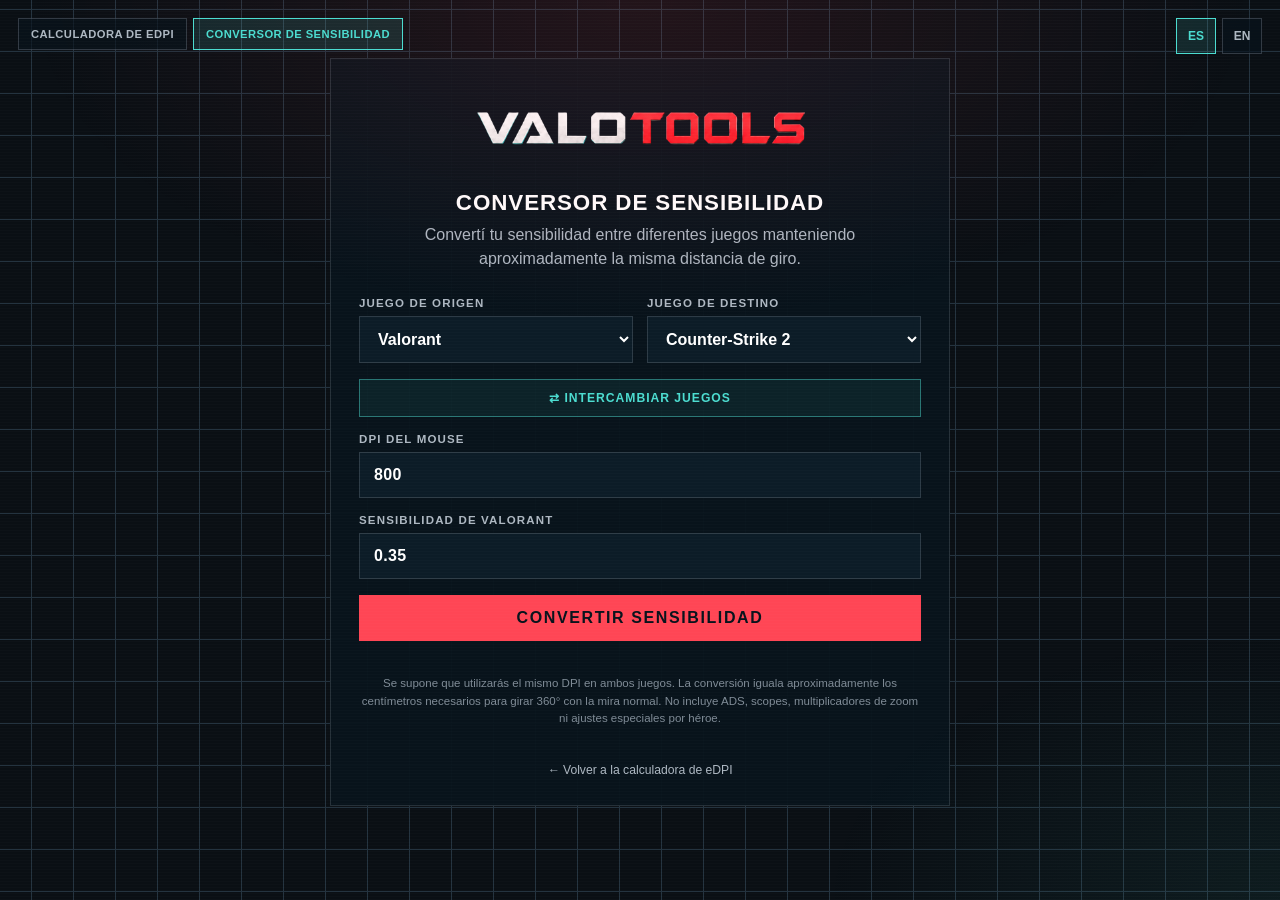
==== converter.html @ d0cae88d "Translate converter result labels" ====
<!DOCTYPE html>
<html lang="es">
<head>
  <meta charset="UTF-8" />

  <meta
    name="viewport"
    content="width=device-width, initial-scale=1.0"
  />

  <meta
    name="description"
    content="Conversor de sensibilidad entre Valorant, Counter-Strike 2, Apex Legends, Overwatch 2 y Call of Duty Warzone."
  />

  <title>Conversor de sensibilidad | ValoTools</title>

  <link
    rel="icon"
    type="image/png"
    href="assets/icons/favicon.png"
  />

  <link rel="stylesheet" href="css/style.css" />

  <style>
    .sens-converter-page {
      width: min(100% - 32px, 620px);
      margin: 40px auto;
    }

.sens-converter-card {
  padding: 28px;
  border: 1px solid rgba(174, 184, 194, 0.18);
  background: rgba(8, 19, 28, 0.95);
}

    .sens-converter-logo {
      display: block;
      width: min(340px, 75%);
      margin: 0 auto 22px;
    }

    .sens-converter-title {
      margin: 0;
      color: #ffffff;
      text-align: center;
      font-size: 1.4rem;
      letter-spacing: 0.04em;
      text-transform: uppercase;
    }

    .sens-converter-description {
      margin: 10px auto 26px;
      color: #aeb8c2;
      text-align: center;
      line-height: 1.5;
    }

    .sens-converter-form {
      display: grid;
      gap: 16px;
    }

    .sens-field {
      display: grid;
      gap: 7px;
    }

    .sens-field label {
      color: #aeb8c2;
      font-size: 0.72rem;
      font-weight: 700;
      letter-spacing: 0.1em;
      text-transform: uppercase;
    }

    .sens-field input,
    .sens-field select {
      width: 100%;
      box-sizing: border-box;
      padding: 13px 14px;
      border: 1px solid rgba(174, 184, 194, 0.2);
      border-radius: 0;
      background: rgba(13, 29, 41, 0.9);
      color: #ffffff;
      font: inherit;
      font-weight: 700;
      outline: none;
    }

    .sens-field input:focus,
    .sens-field select:focus {
      border-color: #4cdcd0;
      box-shadow: 0 0 0 1px #4cdcd0;
    }

    .sens-converter-grid {
      display: grid;
      grid-template-columns: 1fr 1fr;
      gap: 14px;
    }

    .swap-games-btn {
      width: 100%;
      padding: 11px 14px;
      border: 1px solid rgba(76, 220, 208, 0.45);
      background: rgba(76, 220, 208, 0.07);
      color: #4cdcd0;
      font: inherit;
      font-size: 0.76rem;
      font-weight: 800;
      letter-spacing: 0.08em;
      text-transform: uppercase;
      cursor: pointer;
    }

    .swap-games-btn:hover {
      border-color: #4cdcd0;
      background: rgba(76, 220, 208, 0.13);
    }

    .convert-sens-btn {
      padding: 14px 16px;
      border: 0;
      background: #ff4655;
      color: #08131c;
      font: inherit;
      font-weight: 900;
      letter-spacing: 0.1em;
      text-transform: uppercase;
      cursor: pointer;
    }

    .convert-sens-btn:hover {
      filter: brightness(1.08);
    }

    .sens-error {
      display: none;
      margin: 0;
      padding: 11px 12px;
      border: 1px solid rgba(255, 70, 85, 0.4);
      background: rgba(255, 70, 85, 0.08);
      color: #ff8b95;
      font-size: 0.8rem;
      line-height: 1.4;
    }

    .sens-error.show {
      display: block;
    }

    .sens-result {
      display: none;
      margin-top: 24px;
      padding: 20px;
      border: 1px solid rgba(76, 220, 208, 0.35);
      background: rgba(76, 220, 208, 0.06);
      text-align: center;
    }

    .sens-result.show {
      display: block;
    }

    .sens-result-label {
      display: block;
      color: #aeb8c2;
      font-size: 0.7rem;
      letter-spacing: 0.12em;
      text-transform: uppercase;
    }

    .sens-result-game {
      display: block;
      margin-top: 8px;
      color: #ffffff;
      font-size: 1rem;
      font-weight: 700;
    }

    .sens-result-value {
      display: block;
      margin-top: 5px;
      color: #4cdcd0;
      font-size: 2.8rem;
      line-height: 1;
    }

    .sens-result-details {
      display: grid;
      grid-template-columns: repeat(3, 1fr);
      gap: 10px;
      margin-top: 20px;
    }

    .sens-detail {
      padding: 11px 8px;
      border: 1px solid rgba(174, 184, 194, 0.14);
      background: rgba(8, 19, 28, 0.55);
    }

    .sens-detail span {
      display: block;
      color: #aeb8c2;
      font-size: 0.62rem;
      letter-spacing: 0.07em;
      text-transform: uppercase;
    }

    .sens-detail strong {
      display: block;
      margin-top: 5px;
      color: #ffffff;
      font-size: 0.9rem;
    }

    .sens-converter-note {
      margin: 18px 0 0;
      color: #7f8b96;
      font-size: 0.72rem;
      line-height: 1.5;
      text-align: center;
    }

    .sens-converter-back {
      display: block;
      margin-top: 20px;
      color: #aeb8c2;
      font-size: 0.76rem;
      text-align: center;
      text-decoration: none;
    }

    .sens-converter-back:hover {
      color: #4cdcd0;
    }

    @media (max-width: 520px) {
      .sens-converter-page {
        width: min(100% - 20px, 620px);
        margin-top: 20px;
      }

      .sens-converter-card {
        padding: 20px;
      }

      .sens-converter-grid,
      .sens-result-details {
        grid-template-columns: 1fr;
      }

      .converter-language-switch {
  top: 8px;
  right: 8px;
}
    }
  </style>
</head>

<body>
  <main class="sens-converter-page">
    <section class="sens-converter-card">
<div class="language-switcher">
  <button type="button" class="lang-btn" data-lang="es">
    ES
  </button>

  <button type="button" class="lang-btn" data-lang="en">
    EN
  </button>
</div>

<nav class="tool-nav">
  <a
    href="index.html"
    class="tool-nav-link"
    id="navEdpi"
  >
    eDPI Calculator
  </a>

  <a
    href="converter.html"
    class="tool-nav-link active"
    id="navConverter"
  >
    Sensitivity Converter
  </a>
</nav>

      <img
  class="sens-converter-logo"
  src="assets/logo/valotools-wordmark.png"
  alt="ValoTools"
      />

      <h1 class="sens-converter-title" id="converterTitle">
        Conversor de sensibilidad
      </h1>

      <p class="sens-converter-description" id="converterDescription">
        Convertí tu sensibilidad entre diferentes juegos manteniendo
        aproximadamente la misma distancia de giro.
      </p>

      <div class="sens-converter-form">
<div class="sens-converter-grid">
  <div class="sens-field">
    <label for="sourceGame" id="sourceGameLabel">
      Juego de origen
    </label>

    <select id="sourceGame">
      <option value="valorant">Valorant</option>
      <option value="cs2">Counter-Strike 2</option>
      <option value="apex">Apex Legends</option>
      <option value="overwatch2">Overwatch 2</option>
      <option value="warzone">Call of Duty: Warzone</option>
    </select>
  </div>

  <div class="sens-field">
    <label for="targetGame" id="targetGameLabel">
      Juego de destino
    </label>

    <select id="targetGame">
      <option value="cs2">Counter-Strike 2</option>
      <option value="valorant">Valorant</option>
      <option value="apex">Apex Legends</option>
      <option value="overwatch2">Overwatch 2</option>
      <option value="warzone">Call of Duty: Warzone</option>
    </select>
  </div>
</div>

<button
  type="button"
  class="swap-games-btn"
  id="swapGamesBtn"
>
  <span id="swapGamesText">⇄ Intercambiar juegos</span>
</button>

<div class="sens-field">
  <label for="mouseDpi" id="mouseDpiLabel">
    DPI del mouse
  </label>

  <input
    type="number"
    id="mouseDpi"
    value="800"
    min="1"
    step="1"
    inputmode="numeric"
  />
</div>

<div class="sens-field">
  <label for="sourceSensitivity" id="sourceSensitivityLabel">
    Sensibilidad de Valorant
  </label>

  <input
    type="number"
    id="sourceSensitivity"
    value="0.35"
    min="0.0001"
    step="0.001"
    inputmode="decimal"
  />
</div>

<p class="sens-error" id="sensError" aria-live="polite">
  Revisá los valores ingresados.
</p>

<button
  type="button"
  class="convert-sens-btn"
  id="convertSensBtn"
>
  <span id="convertSensText">Convertir sensibilidad</span>
</button>

      <div
        class="sens-result"
        id="sensResult"
        aria-live="polite"
      >
        <span class="sens-result-label" id="resultLabel">
          Sensibilidad equivalente
        </span>

        <span class="sens-result-game" id="resultGame">
          Counter-Strike 2
        </span>

        <strong class="sens-result-value" id="resultSensitivity">
          —
        </strong>

        <div class="sens-result-details">
          <div class="sens-detail">
            <span id="sourceEdpiLabel">eDPI de origen</span>
            <strong id="sourceEdpi">—</strong>
          </div>

          <div class="sens-detail">
            <span id="cm360Label">cm por 360°</span>
            <strong id="sourceCm360">—</strong>
          </div>

          <div class="sens-detail">
            <span id="resultDpiLabel">DPI utilizado</span>
            <strong id="resultDpi">—</strong>
          </div>
        </div>
      </div>

      <p class="sens-converter-note" id="converterNote">
        Se supone que utilizarás el mismo DPI en ambos juegos.
        La conversión iguala aproximadamente los centímetros necesarios
        para girar 360° con la mira normal. No incluye ADS, scopes,
        multiplicadores de zoom ni ajustes especiales por héroe.
      </p>

<a
  class="sens-converter-back"
  href="index.html"
  id="backLink"
>
  ← Volver a la calculadora de eDPI
</a>   
 </section>
  </main>

  <script>
    const games = {
      valorant: {
        name: "Valorant",
        yaw: 0.07
      },

      cs2: {
        name: "Counter-Strike 2",
        yaw: 0.022
      },

      apex: {
        name: "Apex Legends",
        yaw: 0.022
      },

      overwatch2: {
        name: "Overwatch 2",
        yaw: 0.0066
      },

      warzone: {
        name: "Call of Duty: Warzone",
        yaw: 0.0066
      }
    };

    const sourceGame =
      document.getElementById("sourceGame");

    const targetGame =
      document.getElementById("targetGame");

    const mouseDpi =
      document.getElementById("mouseDpi");

    const sourceSensitivity =
      document.getElementById("sourceSensitivity");

    const sourceSensitivityLabel =
      document.getElementById("sourceSensitivityLabel");

    const swapGamesBtn =
      document.getElementById("swapGamesBtn");

    const convertSensBtn =
      document.getElementById("convertSensBtn");

    const sensError =
      document.getElementById("sensError");

    const sensResult =
      document.getElementById("sensResult");

    const resultGame =
      document.getElementById("resultGame");

    const resultSensitivity =
      document.getElementById("resultSensitivity");

    const sourceEdpi =
      document.getElementById("sourceEdpi");

    const sourceCm360 =
      document.getElementById("sourceCm360");

    const resultDpi =
      document.getElementById("resultDpi");
const converterLanguageButtons =
  document.querySelectorAll(".lang-btn");

const converterTranslations = {
  es: {
    sourceEdpiLabel: "eDPI de origen",
    cm360Label: "cm por 360°",
    resultDpiLabel: "DPI utilizado",
    navEdpi: "Calculadora de eDPI",
    navConverter: "Conversor de sensibilidad",
    title: "Conversor de sensibilidad",
    description:
      "Convertí tu sensibilidad entre diferentes juegos manteniendo aproximadamente la misma distancia de giro.",
    sourceGame: "Juego de origen",
    targetGame: "Juego de destino",
    mouseDpi: "DPI del mouse",
    swap: "⇄ Intercambiar juegos",
    convert: "Convertir sensibilidad",
    result: "Sensibilidad equivalente",
    back: "← Volver a la calculadora de eDPI",
    note:
      "Se supone que utilizarás el mismo DPI en ambos juegos. La conversión iguala aproximadamente los centímetros necesarios para girar 360° con la mira normal. No incluye ADS, scopes, multiplicadores de zoom ni ajustes especiales por héroe.",
    sensitivity: "Sensibilidad de"
  },

  en: {
    sourceEdpiLabel: "Source eDPI",
    cm360Label: "cm per 360°",
    resultDpiLabel: "DPI used",
    navEdpi: "eDPI Calculator",
    navConverter: "Sensitivity Converter",
    title: "Sensitivity Converter",
    description:
      "Convert your sensitivity between different games while keeping approximately the same turning distance.",
    sourceGame: "Source game",
    targetGame: "Target game",
    mouseDpi: "Mouse DPI",
    swap: "⇄ Swap games",
    convert: "Convert sensitivity",
    result: "Equivalent sensitivity",
    back: "← Back to the eDPI calculator",
    note:
      "This conversion assumes the same DPI in both games and approximately matches the distance required for a normal 360° turn. It does not include ADS, scopes, zoom multipliers or hero-specific settings.",
    sensitivity: "Sensitivity in"
  }
};
let currentConverterLanguage = "es";

function setConverterLanguage(language) {
  const text =
    converterTranslations[language] || converterTranslations.es;

  currentConverterLanguage = language;
  document.documentElement.lang = language;

  document.getElementById("converterTitle").textContent =
    text.title;

  document.getElementById("converterDescription").textContent =
    text.description;
    
    document.getElementById("navEdpi").textContent =
  text.navEdpi;

document.getElementById("navConverter").textContent =
  text.navConverter;

  document.getElementById("sourceGameLabel").textContent =
    text.sourceGame;

  document.getElementById("targetGameLabel").textContent =
    text.targetGame;

  document.getElementById("mouseDpiLabel").textContent =
    text.mouseDpi;

  document.getElementById("swapGamesText").textContent =
    text.swap;

  document.getElementById("convertSensText").textContent =
    text.convert;

  document.getElementById("resultLabel").textContent =
    text.result;

    document.getElementById("sourceEdpiLabel").textContent =
  text.sourceEdpiLabel;
  
  document.getElementById("cm360Label").textContent =
  text.cm360Label;

document.getElementById("resultDpiLabel").textContent =
  text.resultDpiLabel;

  document.getElementById("converterNote").textContent =
    text.note;

  document.getElementById("backLink").textContent =
    text.back;

  const selectedSource = games[sourceGame.value];

  sourceSensitivityLabel.textContent =
    `${text.sensitivity} ${selectedSource.name}`;
converterLanguageButtons.forEach((button) => {
  if (button.dataset.lang === language) {
    button.classList.add("active");
  } else {
    button.classList.remove("active");
  }
});

localStorage.setItem("valotools-language", language);
}
    function formatSensitivity(value) {
      if (value >= 10) {
        return Number(value.toFixed(2)).toString();
      }

      return Number(value.toFixed(4)).toString();
    }
function updateInterface() {
  const selectedSource = games[sourceGame.value];

  const text =
    converterTranslations[currentConverterLanguage] ||
    converterTranslations.es;

  sourceSensitivityLabel.textContent =
    `${text.sensitivity} ${selectedSource.name}`;

  sensResult.classList.remove("show");
  sensError.classList.remove("show");
}
function convertSensitivity() {
  const dpi = Number.parseFloat(mouseDpi.value);
  const sensitivity =
    Number.parseFloat(sourceSensitivity.value);

  const selectedSource = games[sourceGame.value];
  const selectedTarget = games[targetGame.value];

  if (sourceGame.value === targetGame.value) {
    sensError.textContent =
      currentConverterLanguage === "es"
        ? "Seleccioná dos juegos diferentes."
        : "Select two different games.";

    sensError.classList.add("show");
    sensResult.classList.remove("show");
    return;
  }

  if (
    !Number.isFinite(dpi) ||
    !Number.isFinite(sensitivity) ||
    dpi <= 0 ||
    sensitivity <= 0
  ) {
    sensError.textContent =
      currentConverterLanguage === "es"
        ? "Ingresá un DPI y una sensibilidad válidos."
        : "Enter a valid DPI and sensitivity.";

    sensError.classList.add("show");
    sensResult.classList.remove("show");
    return;
  }

  const convertedSensitivity =
    sensitivity *
    (selectedSource.yaw / selectedTarget.yaw);

  const calculatedEdpi = dpi * sensitivity;

  const calculatedCm360 =
    914.4 /
    (
      dpi *
      sensitivity *
      selectedSource.yaw
    );

  resultGame.textContent = selectedTarget.name;

  resultSensitivity.textContent =
    formatSensitivity(convertedSensitivity);

  sourceEdpi.textContent =
    Number(calculatedEdpi.toFixed(1));

  sourceCm360.textContent =
    `${calculatedCm360.toFixed(1)} cm`;

  resultDpi.textContent =
    `${Math.round(dpi)} DPI`;

  sensError.classList.remove("show");
  sensResult.classList.add("show");
}

function swapGames() {
  const previousSource = sourceGame.value;

  sourceGame.value = targetGame.value;
  targetGame.value = previousSource;

  updateInterface();
}

sourceGame.addEventListener(
  "change",
  updateInterface
);

targetGame.addEventListener("change", () => {
  sensResult.classList.remove("show");
  sensError.classList.remove("show");
});

swapGamesBtn.addEventListener(
  "click",
  swapGames
);

convertSensBtn.addEventListener(
  "click",
  convertSensitivity
);

[mouseDpi, sourceSensitivity].forEach((input) => {
  input.addEventListener("keydown", (event) => {
    if (event.key === "Enter") {
      convertSensitivity();
    }
  });
});

converterLanguageButtons.forEach((button) => {
  button.addEventListener("click", () => {
    setConverterLanguage(button.dataset.lang);
    updateInterface();
  });
});

const savedConverterLanguage =
  localStorage.getItem("valotools-language") || "es";

setConverterLanguage(savedConverterLanguage);
updateInterface();
</script>
</body>
</html>
---- css/style.css ----
:root{
    --bg-void:#0a0f14;
    --bg-panel:#0f1923;
    --bg-panel-raised:#16212c;
    --line:#24333f;
    --red:#ff4655;
    --red-dim:#a02e39;
    --cyan:#4ee6d6;
    --text:#ece8e1;
    --text-dim:#7e8a92;
    --text-faint:#4a5760;
  }

  *{ margin:0; padding:0; box-sizing:border-box; }

  html,body{
    height:100%;
    background:var(--bg-void);
    color:var(--text);
    font-family:'Rajdhani', sans-serif;
    overflow-x:hidden;
  }

body {
  display: flex;
  flex-direction: column;
  align-items: center;
  justify-content: flex-start;
  min-height: 100vh;
  padding: 18px 20px 8px;
  position: relative;
  background-image:
    linear-gradient(var(--line) 1px, transparent 1px),
    linear-gradient(90deg, var(--line) 1px, transparent 1px);
  background-size: 42px 42px;
  background-position: center;
}  

  body::before{
    content:"";
    position:fixed;
    inset:0;
    background:radial-gradient(ellipse 80% 60% at 50% 0%, rgba(255,70,85,0.10), transparent 60%),
               radial-gradient(ellipse 60% 50% at 100% 100%, rgba(78,230,214,0.06), transparent 60%);
    pointer-events:none;
  }

  /* scanline flicker */
  body::after{
    content:"";
    position:fixed;
    inset:0;
    background:repeating-linear-gradient(
      0deg,
      rgba(255,255,255,0.015),
      rgba(255,255,255,0.015) 1px,
      transparent 1px,
      transparent 3px
    );
    pointer-events:none;
    z-index:50;
  }

  .frame{
    position:relative;
    width:100%;
    max-width:460px;
  }

  /* corner brackets, HUD style */
  .bracket{
    position:absolute;
    width:22px;
    height:22px;
    border:2px solid var(--red);
    z-index:5;
  }
  .bracket.tl{ top:-10px; left:-10px; border-right:none; border-bottom:none; }
  .bracket.tr{ top:-10px; right:-10px; border-left:none; border-bottom:none; }
  .bracket.bl{ bottom:-10px; left:-10px; border-right:none; border-top:none; }
  .bracket.br{ bottom:-10px; right:-10px; border-left:none; border-top:none; }

  .eyebrow{
    font-family:'Teko', sans-serif;
    font-size:14px;
    letter-spacing:0.5em;
    color:var(--text-dim);
    text-align:center;
    margin-bottom:4px;
    display:flex;
    align-items:center;
    gap:12px;
    justify-content:center;
  }
  .eyebrow::before, .eyebrow::after{
    content:"";
    height:1px;
    width:28px;
    background:var(--text-faint);
  }
  .eyebrow .dot{
    width:6px; height:6px;
    background:var(--red);
    display:inline-block;
    animation:blink 1.6s infinite steps(1);
  }
  @keyframes blink{ 50%{ opacity:0.15; } }

  h1{
    font-family:'Teko', sans-serif;
    font-weight:700;
    font-size:64px;
    letter-spacing:0.04em;
    text-align:center;
    line-height:0.95;
    color:var(--text);
    text-transform:uppercase;
  }
  h1 span{ color:var(--red); }

  .subtitle{
    text-align:center;
    color:var(--text-dim);
    font-size:15px;
    letter-spacing:0.03em;
    margin-top:2px;
    margin-bottom:12px;
    font-weight:500;
  }

  .panel{
    position:relative;
    background:var(--bg-panel);
    border:1px solid var(--line);
    padding:34px 30px 30px;
    clip-path:polygon(0 0, calc(100% - 22px) 0, 100% 22px, 100% 100%, 22px 100%, 0 calc(100% - 22px));
  }
  .panel::before{
    content:"";
    position:absolute;
    top:0; right:0;
    width:22px; height:22px;
    background:linear-gradient(135deg, transparent 49%, var(--red) 50%, var(--red) 51%, transparent 52%);
    opacity:0.5;
  }

  .field{
    margin-bottom:22px;
  }

  .field-label{
    display:flex;
    justify-content:space-between;
    align-items:baseline;
    font-size:13px;
    letter-spacing:0.15em;
    color:var(--text-dim);
    text-transform:uppercase;
    margin-bottom:8px;
    font-weight:600;
  }
  .field-label .unit{
    color:var(--text-faint);
    font-size:12px;
    letter-spacing:0.1em;
  }

  .input-wrap{
    position:relative;
    display:flex;
    align-items:center;
    background:var(--bg-panel-raised);
    border:1px solid var(--line);
    transition:border-color 0.15s ease, box-shadow 0.15s ease;
  }
  .input-wrap::before{
    content:"";
    width:4px;
    align-self:stretch;
    background:var(--text-faint);
    transition:background 0.15s ease;
  }
  .input-wrap:focus-within{
    border-color:var(--red);
    box-shadow:0 0 0 1px var(--red), 0 0 18px rgba(255,70,85,0.18);
  }
  .input-wrap:focus-within::before{
    background:var(--red);
  }

  input[type="number"]{
    flex:1;
    background:transparent;
    border:none;
    outline:none;
    color:var(--text);
    font-family:'Teko', sans-serif;
    font-size:30px;
    font-weight:600;
    letter-spacing:0.02em;
    padding:10px 16px;
    appearance: textfield;
    -moz-appearance:textfield;
  }
input[type="number"]::-webkit-outer-spin-button,
input[type="number"]::-webkit-inner-spin-button {
  -webkit-appearance: none;
  appearance: none;
  margin: 0;
}
  input::placeholder{ color:var(--text-faint); }

  .quick-row{
    display:flex;
    gap:8px;
    margin-top:10px;
    flex-wrap:wrap;
  }
  .quick-btn{
    background:transparent;
    border:1px solid var(--line);
    color:var(--text-dim);
    font-family:'Rajdhani', sans-serif;
    font-size:13px;
    font-weight:600;
    letter-spacing:0.03em;
    padding:5px 12px;
    cursor:pointer;
    transition:all 0.12s ease;
  }
  .quick-btn:hover{
    border-color:var(--cyan);
    color:var(--cyan);
  }

  .calc-btn{
    width:100%;
    margin-top:6px;
    background:var(--red);
    border:none;
    color:#0a0f14;
    font-family:'Teko', sans-serif;
    font-size:24px;
    font-weight:700;
    letter-spacing:0.15em;
    text-transform:uppercase;
    padding:16px;
    cursor:pointer;
    clip-path:polygon(14px 0, 100% 0, calc(100% - 14px) 100%, 0 100%);
    transition:background 0.12s ease, transform 0.08s ease, letter-spacing 0.12s ease;
    position:relative;
  }
  .calc-btn:hover{
    background:#ff5c69;
    letter-spacing:0.2em;
  }
  .calc-btn:active{
    transform:scale(0.98);
    background:var(--red-dim);
  }

  .result{
    margin-top:26px;
    border-top:1px dashed var(--line);
    padding-top:24px;
    text-align:center;
    display:none;
  }
  .result.show{ display:block; animation:reveal 0.35s ease; }
  @keyframes reveal{
    from{ opacity:0; transform:translateY(6px); }
    to{ opacity:1; transform:translateY(0); }
  }

  .result-label{
    font-size:13px;
    letter-spacing:0.35em;
    color:var(--text-dim);
    text-transform:uppercase;
    margin-bottom:6px;
  }

  .result-value{
    font-family:'Teko', sans-serif;
    font-size:84px;
    font-weight:700;
    line-height:1;
    color:var(--cyan);
    text-shadow:0 0 24px rgba(78,230,214,0.35);
  }

  .badge{
    display:inline-block;
    margin-top:14px;
    padding:6px 18px;
    font-size:13px;
    letter-spacing:0.2em;
    font-weight:600;
    text-transform:uppercase;
    border:1px solid currentColor;
  }
  .badge.low{ color:#7fd1ff; }
  .badge.mid{ color:#4ee6d6; }
  .badge.high{ color:#ff4655; }

.result-note {
  margin-top: 12px;
  font-size: 13px;
  color: #aeb8c2;
  line-height: 1.5;
  letter-spacing: 0.02em;
}

.edpi-scale {
  width: 100%;
  margin: 18px 0 14px;
}

.scale-track {
  position: relative;
  width: 100%;
  height: 8px;
  border-radius: 999px;
  background: linear-gradient(
    90deg,
    #4da3ff 0%,
    #4da3ff 35%,
    #f5c451 35%,
    #f5c451 68%,
    #ff5f6d 68%,
    #ff5f6d 100%
  );
}

.scale-marker {
  position: absolute;
  top: 50%;
  left: 0;
  width: 16px;
  height: 16px;
  border: 3px solid #ffffff;
  border-radius: 50%;
  background: #111827;
  transform: translate(-50%, -50%);
  transition: left 0.3s ease;
  box-shadow: 0 0 0 3px rgba(255, 255, 255, 0.12);
}
.scale-labels {
  display: flex;
  justify-content: space-between;
  margin-top: 8px;
  font-size: 0.75rem;
  color: #aeb8c2;
}

.copy-btn {
  width: 100%;
  margin-top: 16px;
  padding: 12px 16px;
  border: 1px solid rgba(76, 220, 208, 0.55);
  background: rgba(76, 220, 208, 0.08);
  color: #4cdcd0;
  font: inherit;
  font-size: 0.8rem;
  font-weight: 700;
  letter-spacing: 0.12em;
  text-transform: uppercase;
  cursor: pointer;
  transition:
    background 0.2s ease,
    color 0.2s ease,
    border-color 0.2s ease;
}

.copy-btn:hover {
  background: #4cdcd0;
  color: #08131c;
  border-color: #4cdcd0;
}

.copy-btn:active {
  transform: translateY(1px);
}
.converter {
  margin-top: 18px;
  padding-top: 16px;
  border-top: 1px solid rgba(174, 184, 194, 0.14);
}

.converter > label {
  display: block;
  margin-bottom: 8px;
  color: #aeb8c2;
  font-size: 0.72rem;
  letter-spacing: 0.12em;
  text-transform: uppercase;
}

.converter-row {
  display: grid;
  grid-template-columns: 110px 1fr;
  gap: 12px;
  align-items: stretch;
}

#targetDpi {
  width: 100%;
  padding: 11px 12px;
  border: 1px solid rgba(174, 184, 194, 0.2);
  background: rgba(8, 19, 28, 0.7);
  color: #ffffff;
  font: inherit;
  font-weight: 700;
  outline: none;
}

#targetDpi:focus {
  border-color: #4cdcd0;
  box-shadow: 0 0 0 1px #4cdcd0;
}

.converted-sens {
  display: flex;
  flex-direction: column;
  justify-content: center;
  padding: 8px 12px;
  border: 1px solid rgba(76, 220, 208, 0.25);
  background: rgba(76, 220, 208, 0.05);
}

.converted-sens span {
  color: #aeb8c2;
  font-size: 0.68rem;
  letter-spacing: 0.06em;
}

.converted-sens strong {
  margin-top: 3px;
  color: #4cdcd0;
  font-size: 1.25rem;
}

.target-quick-buttons {
  grid-column: 1 / -1;
  display: grid;
  grid-template-columns: repeat(3, 1fr);
  gap: 8px;
  margin-top: 8px;
}

.target-quick-buttons button {
  padding: 8px 10px;
  border: 1px solid rgba(174, 184, 194, 0.2);
  background: rgba(8, 19, 28, 0.65);
  color: #aeb8c2;
  font: inherit;
  font-size: 0.72rem;
  font-weight: 700;
  cursor: pointer;
  transition:
    border-color 0.2s ease,
    color 0.2s ease,
    background 0.2s ease;
}

.target-quick-buttons button:hover {
  border-color: #4cdcd0;
  color: #4cdcd0;
  background: rgba(76, 220, 208, 0.06);
}
.target-quick-buttons button.active {
  border-color: #4cdcd0;
  background: rgba(76, 220, 208, 0.14);
  color: #4cdcd0;
  box-shadow: 0 0 0 1px rgba(76, 220, 208, 0.2);
}
  .footer-line{
    text-align:center;
    margin-top:18px;
    font-size:11px;
    letter-spacing:0.2em;
    color:var(--text-faint);
    text-transform:uppercase;
  }

  @media (prefers-reduced-motion: reduce){
    *{ animation:none !important; transition:none !important; }
  }

  @media (max-width:400px){
    h1{ font-size:50px; }
    .result-value{ font-size:64px; }
    .panel{ padding:26px 20px 24px; }
  }
.brand-wordmark {
  display: block;
  width: 100%;
  max-width: 390px;
  height: auto;
  margin: 0 auto 6px;
  object-fit: contain;
}

@media (max-width: 500px) {
  .brand-wordmark {
    width: 82%;
    max-width: 290px;
    margin-bottom: 12px;
  }
}.site-footer {
  margin-top: 18px;
  padding: 10px;
  font-size: 11px;
  letter-spacing: 0.05em;
  color: var(--text-faint);
  text-align: center;
}.info-section {
  width: min(100%, 500px);
  margin-top: 20px;
  padding: 22px;
  background: rgba(15, 25, 35, 0.88);
  border: 1px solid var(--line);
  text-align: left;
}

.info-section h2 {
  margin-bottom: 10px;
  font-size: 24px;
  color: var(--text);
}

.info-section p {
  margin-bottom: 10px;
  line-height: 1.55;
  color: var(--text-dim);
}

.formula-card {
  margin-top: 14px;
  padding: 14px;
  border-left: 3px solid var(--red);
  background: var(--bg-panel-raised);
  font-weight: 600;
  letter-spacing: 0.05em;
  text-align: center;
}

.language-switcher {
  position: fixed;
  top: 18px;
  right: 18px;
  z-index: 20;
  display: flex;
  gap: 6px;
}

.lang-btn {
  padding: 6px 9px;
  border: 1px solid rgba(174, 184, 194, 0.25);
  background: rgba(8, 19, 28, 0.65);
  color: #aeb8c2;
  font: inherit;
  font-size: 0.7rem;
  font-weight: 800;
  cursor: pointer;
}

.lang-btn:hover,
.lang-btn.active {
  border-color: #4cdcd0;
  background: rgba(76, 220, 208, 0.12);
  color: #4cdcd0;
}

@media (max-width: 500px) {
  .language-switcher {
    top: 8px;
    right: 8px;
  }
}

.converter-form {
  display: grid;
  gap: 12px;
  margin-top: 24px;
}

.converter-form label {
  color: #aeb8c2;
  font-size: 0.75rem;
  letter-spacing: 0.08em;
  text-transform: uppercase;
}

.converter-form input,
.converter-form select {
  width: 100%;
  padding: 12px 14px;
  border: 1px solid rgba(174, 184, 194, 0.2);
  background: rgba(8, 19, 28, 0.75);
  color: #ffffff;
  font: inherit;
  outline: none;
}

.converter-form input:focus,
.converter-form select:focus {
  border-color: #4cdcd0;
  box-shadow: 0 0 0 1px #4cdcd0;
}

#convertGameBtn {
  margin-top: 6px;
  padding: 13px 16px;
  border: 1px solid #4cdcd0;
  background: #4cdcd0;
  color: #08131c;
  font: inherit;
  font-size: 0.8rem;
  font-weight: 800;
  letter-spacing: 0.1em;
  text-transform: uppercase;
  cursor: pointer;
}

#convertGameBtn:hover {
  filter: brightness(1.08);
}

.game-converter-result {
  display: flex;
  flex-direction: column;
  margin-top: 8px;
  padding: 16px;
  border: 1px solid rgba(76, 220, 208, 0.25);
  background: rgba(76, 220, 208, 0.05);
}

.game-converter-result span {
  color: #aeb8c2;
  font-size: 0.72rem;
}

.game-converter-result strong {
  margin-top: 4px;
  color: #4cdcd0;
  font-size: 1.8rem;
}.tool-link {
  display: flex;
  align-items: center;
  justify-content: center;
  width: fit-content;
  margin: 14px auto 20px;
  padding: 10px 14px;
  border: 1px solid rgba(76, 220, 208, 0.4);
  background: rgba(76, 220, 208, 0.06);
  color: #4cdcd0;
  font-size: 0.75rem;
  font-weight: 800;
  letter-spacing: 0.08em;
  text-decoration: none;
  text-transform: uppercase;
  transition:
    border-color 0.2s ease,
    background 0.2s ease,
    color 0.2s ease;
}

.tool-link:hover {
  border-color: #4cdcd0;
  background: rgba(76, 220, 208, 0.12);
  color: #ffffff;
}

.lang-btn {
  box-sizing: border-box;
  width: 38px;
  height: 32px;
  padding: 0;
  line-height: 1;
}

.language-switcher .lang-btn {
  box-sizing: border-box;
  width: 38px;
  height: 32px;
  padding: 0;
  display: flex;
  align-items: center;
  justify-content: center;

  font-family: "Rajdhani", sans-serif;
  font-size: 11px !important;
  font-weight: 800 !important;
  letter-spacing: 0 !important;
  line-height: 1;
  text-transform: uppercase;
}
.language-switcher {
  position: fixed !important;
  top: 18px !important;
  right: 18px !important;
  z-index: 999 !important;
  display: flex !important;
  gap: 6px !important;
  margin: 0 !important;
  padding: 0 !important;
}

.language-switcher .lang-btn {
  box-sizing: border-box !important;
  width: 40px !important;
  height: 36px !important;
  margin: 0 !important;
  padding: 0 !important;

  display: flex !important;
  align-items: center !important;
  justify-content: center !important;

  border: 1px solid rgba(174, 184, 194, 0.25) !important;
  background: rgba(8, 19, 28, 0.65) !important;
  color: #aeb8c2 !important;

  font-family: "Rajdhani", sans-serif !important;
  font-size: 12px !important;
  font-weight: 800 !important;
  line-height: 1 !important;
  letter-spacing: 0 !important;
  text-transform: uppercase !important;

  cursor: pointer !important;
  appearance: none !important;
}

.language-switcher .lang-btn:hover,
.language-switcher .lang-btn.active {
  border-color: #4cdcd0 !important;
  background: rgba(76, 220, 208, 0.12) !important;
  color: #4cdcd0 !important;
}

@media (max-width: 500px) {
  .language-switcher {
    top: 8px !important;
    right: 8px !important;
  }
}

.tool-nav {
  position: fixed;
  top: 18px;
  left: 18px;
  z-index: 20;
  display: flex;
  gap: 6px;
}

.tool-nav-link {
  display: flex;
  align-items: center;
  justify-content: center;
  min-height: 32px;
  padding: 0 12px;
  border: 1px solid rgba(174, 184, 194, 0.25);
  background: rgba(8, 19, 28, 0.65);
  color: #aeb8c2;
  font-family: "Rajdhani", sans-serif;
  font-size: 0.7rem;
  font-weight: 800;
  letter-spacing: 0.04em;
  text-decoration: none;
  text-transform: uppercase;
}

.tool-nav-link:hover,
.tool-nav-link.active {
  border-color: #4cdcd0;
  background: rgba(76, 220, 208, 0.12);
  color: #4cdcd0;
}

@media (max-width: 500px) {
  .tool-nav {
    top: 8px;
    left: 8px;
  }

  .tool-nav-link {
    padding: 0 8px;
    font-size: 0.62rem;
  }
}
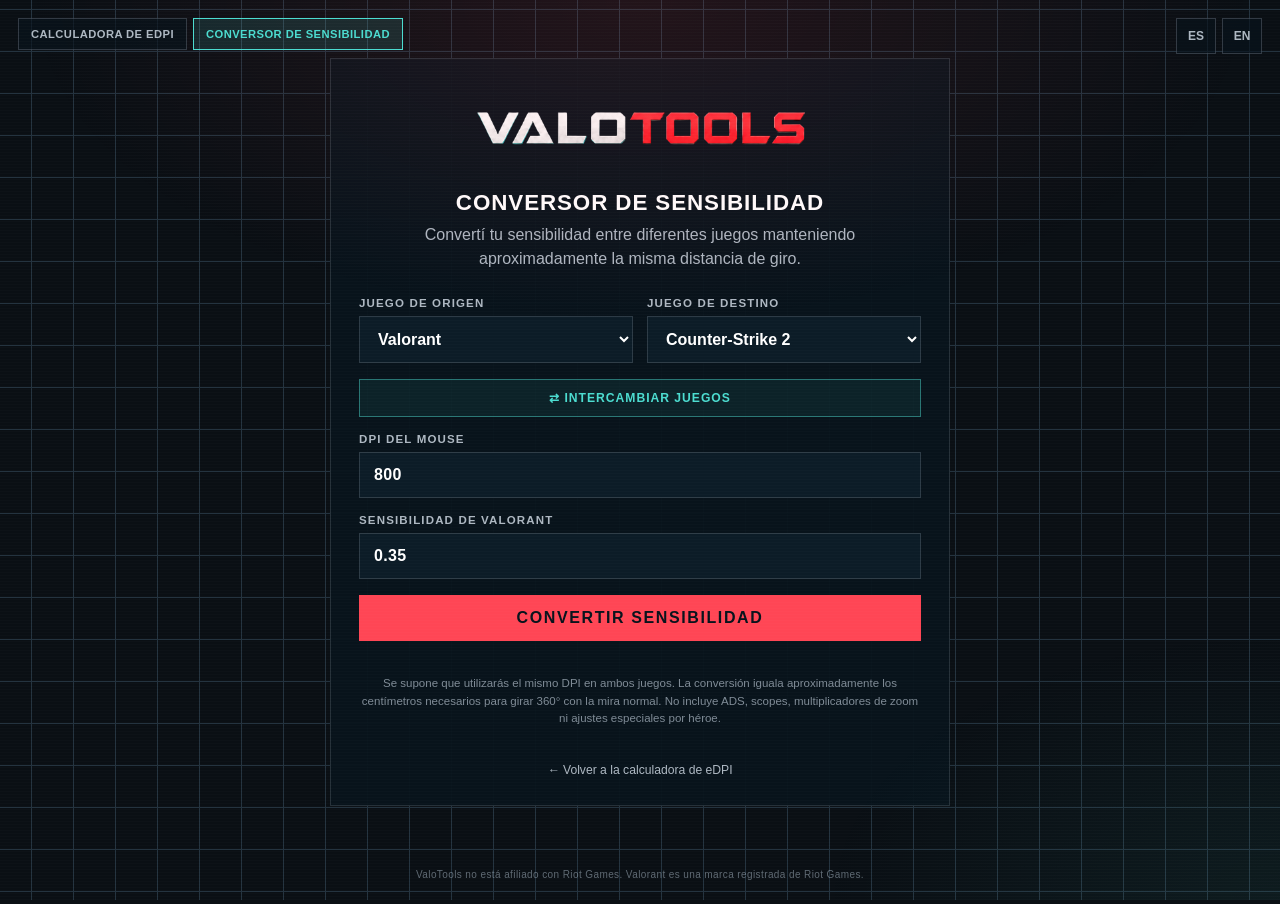
==== commit b443e89c: "Add bilingual disclaimer to converter" ====
--- a/converter.html
+++ b/converter.html
@@ -513,6 +513,8 @@
 
 const converterTranslations = {
   es: {
+    disclaimer:
+  "ValoTools no está afiliado con Riot Games. Valorant es una marca registrada de Riot Games.",
     sourceEdpiLabel: "eDPI de origen",
     cm360Label: "cm por 360°",
     resultDpiLabel: "DPI utilizado",
@@ -534,6 +536,8 @@
   },
 
   en: {
+    disclaimer:
+  "ValoTools is not affiliated with Riot Games. Valorant is a trademark of Riot Games.",
     sourceEdpiLabel: "Source eDPI",
     cm360Label: "cm per 360°",
     resultDpiLabel: "DPI used",
@@ -575,6 +579,9 @@
 document.getElementById("navConverter").textContent =
   text.navConverter;
 
+  document.getElementById("converterDisclaimer").textContent =
+  text.disclaimer;
+
   document.getElementById("sourceGameLabel").textContent =
     text.sourceGame;
 
@@ -759,5 +766,10 @@
 setConverterLanguage(savedConverterLanguage);
 updateInterface();
 </script>
+
+<footer class="site-footer" id="converterDisclaimer">
+  ValoTools no está afiliado con Riot Games. Valorant es una marca registrada de Riot Games.
+</footer>
+
 </body>
 </html>
--- a/css/style.css
+++ b/css/style.css
@@ -507,14 +507,21 @@
     max-width: 290px;
     margin-bottom: 12px;
   }
-}.site-footer {
-  margin-top: 18px;
-  padding: 10px;
-  font-size: 11px;
-  letter-spacing: 0.05em;
-  color: var(--text-faint);
+
+}
+
+.site-footer {
+  width: 100%;
+  margin: 18px auto 10px;
+  padding: 4px 12px;
+  font-size: 10px;
+  line-height: 1.4;
+  letter-spacing: 0.04em;
+  color: rgba(180, 195, 210, 0.5);
   text-align: center;
-}.info-section {
+}
+
+.info-section {
   width: min(100%, 500px);
   margin-top: 20px;
   padding: 22px;
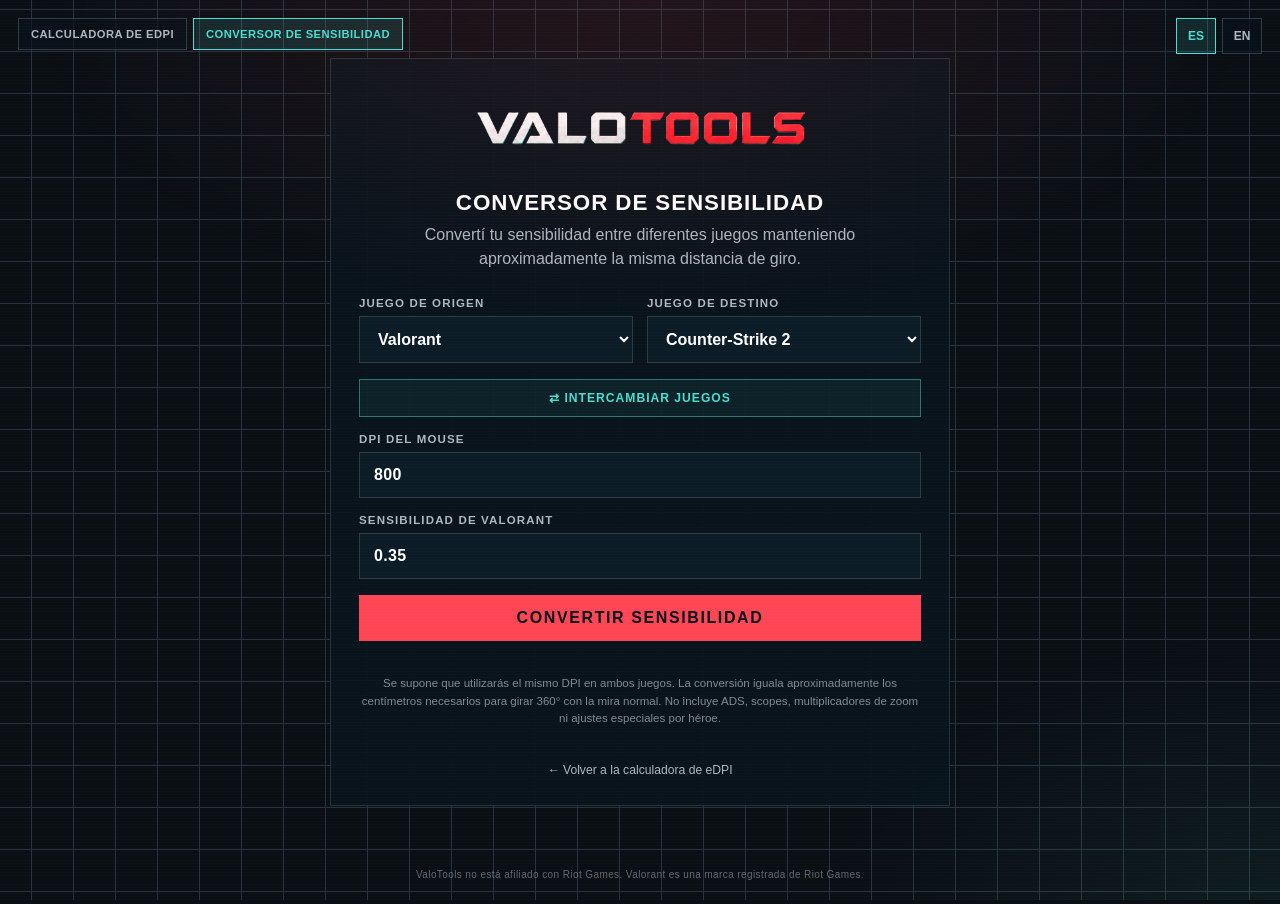
==== commit cd914693: "SEO phase 1 complete" ====
--- a/converter.html
+++ b/converter.html
@@ -8,13 +8,50 @@
     content="width=device-width, initial-scale=1.0"
   />
 
-  <meta
-    name="description"
-    content="Conversor de sensibilidad entre Valorant, Counter-Strike 2, Apex Legends, Overwatch 2 y Call of Duty Warzone."
-  />
-
-  <title>Conversor de sensibilidad | ValoTools</title>
-
+<title>Valorant Sensitivity Converter | ValoTools</title>
+
+<meta
+  name="description"
+  content="Convert mouse sensitivity between Valorant, Counter-Strike 2, Apex Legends, Overwatch 2 and Warzone using matching cm/360°."
+>
+
+<link
+  rel="canonical"
+  href="https://ericopereiracc3-ctrl.github.io/ValoTools/converter.html"
+>
+
+<meta property="og:site_name" content="ValoTools">
+<meta
+  property="og:title"
+  content="Valorant Sensitivity Converter | ValoTools"
+>
+<meta
+  property="og:description"
+  content="Convert mouse sensitivity between Valorant, Counter-Strike 2, Apex Legends, Overwatch 2 and Warzone using matching cm/360°."
+>
+<meta property="og:type" content="website">
+<meta
+  property="og:url"
+  content="https://ericopereiracc3-ctrl.github.io/ValoTools/converter.html"
+>
+<meta
+  property="og:image"
+  content="https://ericopereiracc3-ctrl.github.io/ValoTools/assets/logo/valotools-full.png"
+>
+
+<meta name="twitter:card" content="summary_large_image">
+<meta
+  name="twitter:title"
+  content="Valorant Sensitivity Converter | ValoTools"
+>
+<meta
+  name="twitter:description"
+  content="Convert mouse sensitivity between Valorant, Counter-Strike 2, Apex Legends, Overwatch 2 and Warzone using matching cm/360°."
+>
+<meta
+  name="twitter:image"
+  content="https://ericopereiracc3-ctrl.github.io/ValoTools/assets/logo/valotools-full.png"
+>
   <link
     rel="icon"
     type="image/png"
@@ -438,6 +475,10 @@
 </a>   
  </section>
   </main>
+
+<footer class="site-footer" id="converterDisclaimer">
+  ValoTools no está afiliado con Riot Games. Valorant es una marca registrada de Riot Games.
+</footer>
 
   <script>
     const games = {
@@ -567,6 +608,13 @@
   currentConverterLanguage = language;
   document.documentElement.lang = language;
 
+  converterLanguageButtons.forEach((button) => {
+  button.classList.toggle(
+    "active",
+    button.dataset.lang === language
+  );
+});
+
   document.getElementById("converterTitle").textContent =
     text.title;
 
@@ -767,9 +815,5 @@
 updateInterface();
 </script>
 
-<footer class="site-footer" id="converterDisclaimer">
-  ValoTools no está afiliado con Riot Games. Valorant es una marca registrada de Riot Games.
-</footer>
-
 </body>
-</html>+</html>
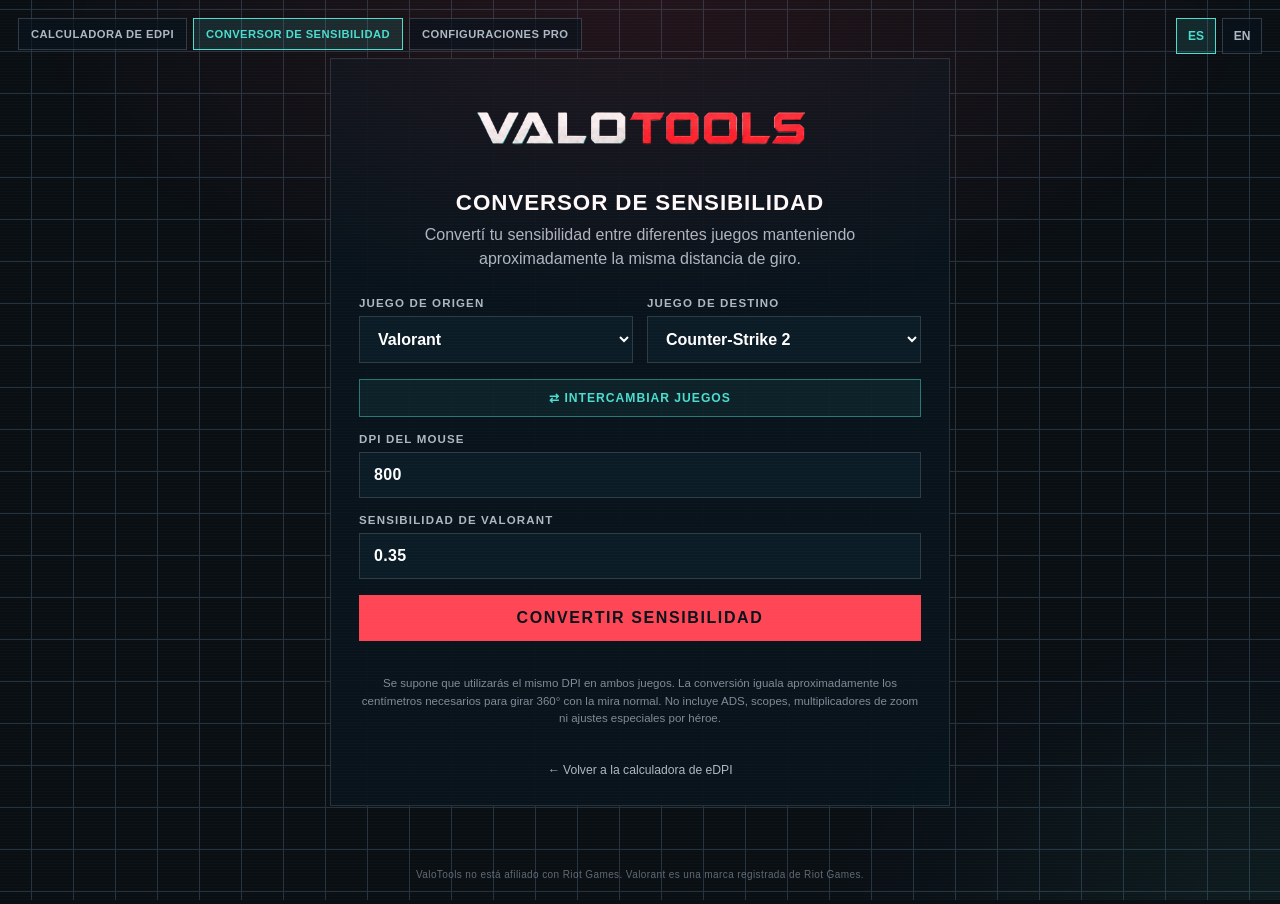
==== commit 01d6ac52: "Add Pro Settings page foundation" ====
--- a/converter.html
+++ b/converter.html
@@ -323,8 +323,17 @@
     href="converter.html"
     class="tool-nav-link active"
     id="navConverter"
+    aria-current="page"
   >
     Sensitivity Converter
+  </a>
+
+  <a
+    href="pro-settings.html"
+    class="tool-nav-link"
+    id="navProSettings"
+  >
+    Pro Settings
   </a>
 </nav>
 
@@ -472,7 +481,8 @@
   id="backLink"
 >
   ← Volver a la calculadora de eDPI
-</a>   
+</a>
+</div>
  </section>
   </main>
 
@@ -561,6 +571,7 @@
     resultDpiLabel: "DPI utilizado",
     navEdpi: "Calculadora de eDPI",
     navConverter: "Conversor de sensibilidad",
+    navProSettings: "Configuraciones Pro",
     title: "Conversor de sensibilidad",
     description:
       "Convertí tu sensibilidad entre diferentes juegos manteniendo aproximadamente la misma distancia de giro.",
@@ -584,6 +595,7 @@
     resultDpiLabel: "DPI used",
     navEdpi: "eDPI Calculator",
     navConverter: "Sensitivity Converter",
+    navProSettings: "Pro Settings",
     title: "Sensitivity Converter",
     description:
       "Convert your sensitivity between different games while keeping approximately the same turning distance.",
@@ -627,6 +639,9 @@
 document.getElementById("navConverter").textContent =
   text.navConverter;
 
+document.getElementById("navProSettings").textContent =
+  text.navProSettings;
+
   document.getElementById("converterDisclaimer").textContent =
   text.disclaimer;
 
--- a/css/style.css
+++ b/css/style.css
@@ -787,14 +787,18 @@
   color: #4cdcd0;
 }
 
-@media (max-width: 500px) {
+@media (max-width: 760px) {
   .tool-nav {
-    top: 8px;
-    left: 8px;
+    position: relative;
+    top: auto;
+    left: auto;
+    justify-content: center;
+    flex-wrap: wrap;
+    margin: 44px auto 18px;
   }
 
   .tool-nav-link {
     padding: 0 8px;
     font-size: 0.62rem;
   }
-}+}
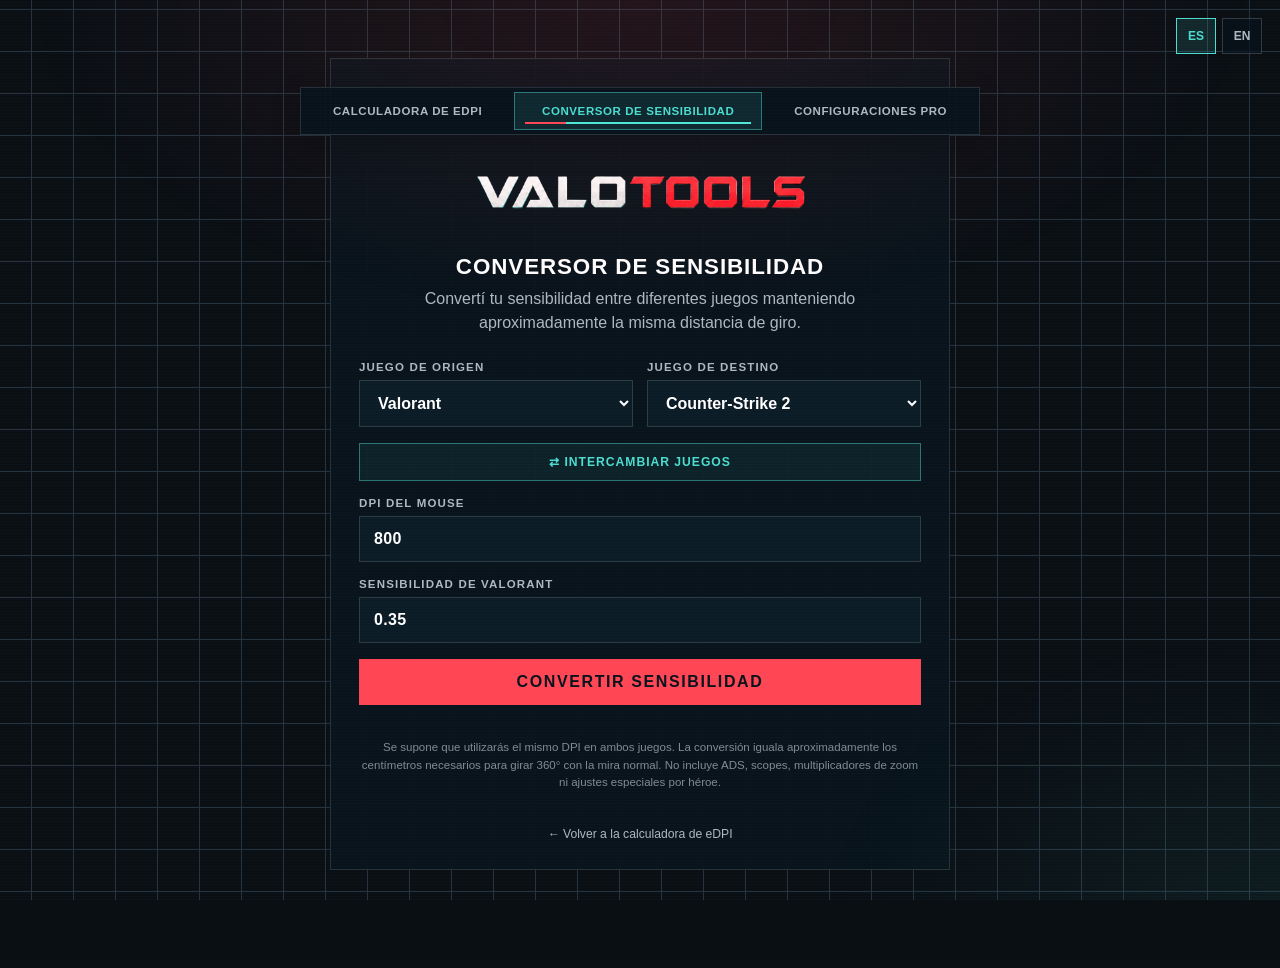
==== commit a1f7beb9: "Refine Pro Settings layout and shared navigation" ====
--- a/converter.html
+++ b/converter.html
@@ -310,7 +310,7 @@
   </button>
 </div>
 
-<nav class="tool-nav">
+<nav class="tool-nav" aria-label="ValoTools tools">
   <a
     href="index.html"
     class="tool-nav-link"
--- a/css/style.css
+++ b/css/style.css
@@ -755,50 +755,100 @@
 }
 
 .tool-nav {
-  position: fixed;
-  top: 18px;
-  left: 18px;
-  z-index: 20;
+  position: relative;
+  left: 50%;
+  z-index: 15;
   display: flex;
-  gap: 6px;
+  width: min(680px, calc(100vw - 32px));
+  margin: 0 0 16px;
+  padding: 4px;
+  gap: 4px;
+  overflow-x: auto;
+  overflow-y: hidden;
+  border: 1px solid rgba(174, 184, 194, 0.18);
+  background: rgba(8, 19, 28, 0.92);
+  box-shadow: 0 10px 30px rgba(0, 0, 0, 0.2);
+  transform: translateX(-50%);
+  scrollbar-width: none;
+  -webkit-overflow-scrolling: touch;
+}
+
+.tool-nav::-webkit-scrollbar {
+  display: none;
 }
 
 .tool-nav-link {
+  position: relative;
+  flex: 1 0 auto;
   display: flex;
   align-items: center;
   justify-content: center;
-  min-height: 32px;
-  padding: 0 12px;
-  border: 1px solid rgba(174, 184, 194, 0.25);
-  background: rgba(8, 19, 28, 0.65);
+  min-height: 38px;
+  padding: 0 16px;
+  border: 1px solid transparent;
+  background: transparent;
   color: #aeb8c2;
   font-family: "Rajdhani", sans-serif;
-  font-size: 0.7rem;
+  font-size: 0.72rem;
   font-weight: 800;
-  letter-spacing: 0.04em;
+  letter-spacing: 0.05em;
   text-decoration: none;
   text-transform: uppercase;
-}
-
-.tool-nav-link:hover,
+  white-space: nowrap;
+  transition:
+    color 0.18s ease,
+    border-color 0.18s ease,
+    background 0.18s ease,
+    transform 0.18s ease;
+}
+
+.tool-nav-link:hover {
+  border-color: rgba(76, 220, 208, 0.3);
+  background: rgba(76, 220, 208, 0.06);
+  color: #ffffff;
+  transform: translateY(-2px) scale(1.015);
+}
+
 .tool-nav-link.active {
-  border-color: #4cdcd0;
-  background: rgba(76, 220, 208, 0.12);
+  border-color: rgba(76, 220, 208, 0.45);
+  background: rgba(76, 220, 208, 0.11);
   color: #4cdcd0;
 }
 
-@media (max-width: 760px) {
+.tool-nav-link.active::after {
+  content: "";
+  position: absolute;
+  right: 10px;
+  bottom: 5px;
+  left: 10px;
+  height: 2px;
+  background: linear-gradient(90deg, var(--red) 0 18%, var(--cyan) 18% 100%);
+}
+
+.tool-nav-link:focus-visible {
+  border-color: #ffffff;
+  outline: 2px solid var(--cyan);
+  outline-offset: -2px;
+  color: #ffffff;
+}
+
+@media (max-width: 820px) {
   .tool-nav {
-    position: relative;
-    top: auto;
-    left: auto;
-    justify-content: center;
-    flex-wrap: wrap;
-    margin: 44px auto 18px;
+    width: calc(100vw - 20px);
+    margin-top: 44px;
+    margin-bottom: 12px;
   }
 
   .tool-nav-link {
-    padding: 0 8px;
-    font-size: 0.62rem;
-  }
-}
+    flex: 0 0 auto;
+    min-height: 40px;
+    padding: 0 15px;
+    font-size: 0.68rem;
+  }
+}
+
+@media (prefers-reduced-motion: reduce) {
+  .tool-nav-link {
+    transition: none;
+  }
+}
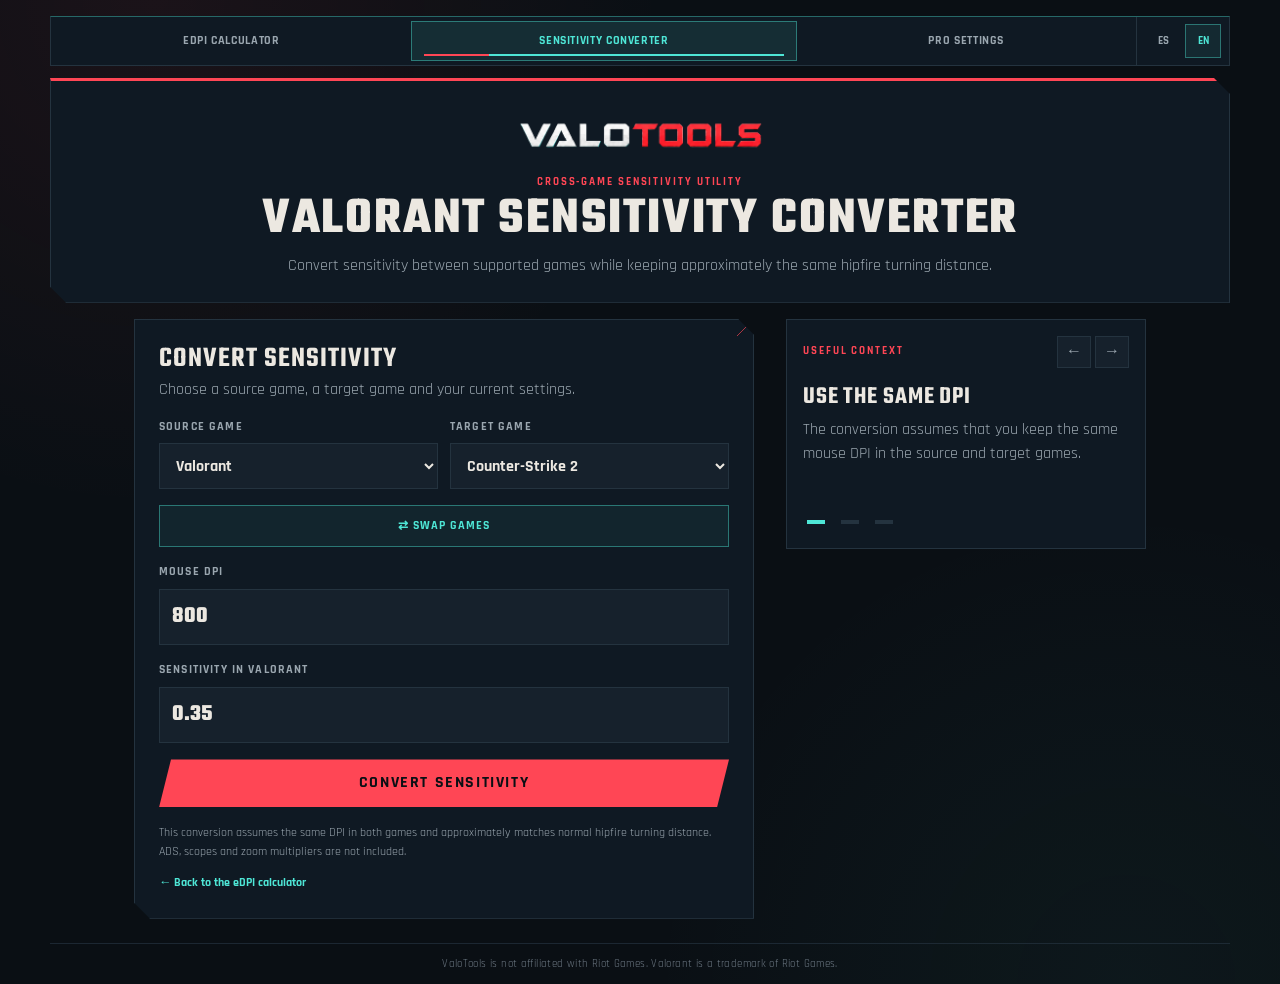
==== commit d643fce8: "Unify ValoTools visual system and contextual insights" ====
--- a/converter.html
+++ b/converter.html
@@ -1,834 +1,157 @@
 <!DOCTYPE html>
-<html lang="es">
+<html lang="en">
 <head>
-  <meta charset="UTF-8" />
+  <meta charset="UTF-8">
+  <meta name="viewport" content="width=device-width, initial-scale=1.0">
+  <title>Valorant Sensitivity Converter | ValoTools</title>
+  <meta name="description" content="Convert mouse sensitivity between Valorant, Counter-Strike 2, Apex Legends, Overwatch 2 and Warzone using matching cm/360°.">
+  <link rel="canonical" href="https://ericopereiracc3-ctrl.github.io/ValoTools/converter.html">
 
-  <meta
-    name="viewport"
-    content="width=device-width, initial-scale=1.0"
-  />
+  <meta property="og:site_name" content="ValoTools">
+  <meta property="og:title" content="Valorant Sensitivity Converter | ValoTools">
+  <meta property="og:description" content="Convert mouse sensitivity between Valorant, Counter-Strike 2, Apex Legends, Overwatch 2 and Warzone using matching cm/360°.">
+  <meta property="og:type" content="website">
+  <meta property="og:url" content="https://ericopereiracc3-ctrl.github.io/ValoTools/converter.html">
+  <meta property="og:image" content="https://ericopereiracc3-ctrl.github.io/ValoTools/assets/logo/valotools-full.png">
 
-<title>Valorant Sensitivity Converter | ValoTools</title>
+  <meta name="twitter:card" content="summary_large_image">
+  <meta name="twitter:title" content="Valorant Sensitivity Converter | ValoTools">
+  <meta name="twitter:description" content="Convert mouse sensitivity between Valorant, Counter-Strike 2, Apex Legends, Overwatch 2 and Warzone using matching cm/360°.">
+  <meta name="twitter:image" content="https://ericopereiracc3-ctrl.github.io/ValoTools/assets/logo/valotools-full.png">
+  <meta name="theme-color" content="#0a0f14">
 
-<meta
-  name="description"
-  content="Convert mouse sensitivity between Valorant, Counter-Strike 2, Apex Legends, Overwatch 2 and Warzone using matching cm/360°."
->
+  <link rel="icon" type="image/png" href="assets/icons/favicon.png">
+  <link rel="preconnect" href="https://fonts.googleapis.com">
+  <link rel="preconnect" href="https://fonts.gstatic.com" crossorigin>
+  <link href="https://fonts.googleapis.com/css2?family=Teko:wght@400;500;600;700&amp;family=Rajdhani:wght@400;500;600;700&amp;display=swap" rel="stylesheet">
+  <link rel="stylesheet" href="css/style.css">
+  <link rel="stylesheet" href="css/converter.css">
+</head>
+<body>
+  <header class="site-header">
+    <div class="site-header-inner">
+      <nav class="tool-nav" data-nav-scroller aria-label="ValoTools tools">
+        <a href="index.html" class="tool-nav-link" id="navEdpi">eDPI Calculator</a>
+        <a href="converter.html" class="tool-nav-link active" id="navConverter" aria-current="page">Sensitivity Converter</a>
+        <a href="pro-settings.html" class="tool-nav-link" id="navProSettings">Pro Settings</a>
+      </nav>
+      <div class="language-switcher" aria-label="Language selector">
+        <button type="button" class="lang-btn" data-lang="es" aria-label="Español">ES</button>
+        <button type="button" class="lang-btn" data-lang="en" aria-label="English">EN</button>
+      </div>
+    </div>
+  </header>
 
-<link
-  rel="canonical"
-  href="https://ericopereiracc3-ctrl.github.io/ValoTools/converter.html"
->
+  <main class="site-shell">
+    <section class="page-hero">
+      <img class="page-wordmark" src="assets/logo/valotools-wordmark.png" alt="ValoTools">
+      <p class="page-eyebrow" id="eyebrowText">Cross-game sensitivity utility</p>
+      <h1 id="converterTitle">Valorant Sensitivity Converter</h1>
+      <p class="page-description" id="converterDescription">Convert sensitivity between supported games while keeping approximately the same hipfire turning distance.</p>
+    </section>
 
-<meta property="og:site_name" content="ValoTools">
-<meta
-  property="og:title"
-  content="Valorant Sensitivity Converter | ValoTools"
->
-<meta
-  property="og:description"
-  content="Convert mouse sensitivity between Valorant, Counter-Strike 2, Apex Legends, Overwatch 2 and Warzone using matching cm/360°."
->
-<meta property="og:type" content="website">
-<meta
-  property="og:url"
-  content="https://ericopereiracc3-ctrl.github.io/ValoTools/converter.html"
->
-<meta
-  property="og:image"
-  content="https://ericopereiracc3-ctrl.github.io/ValoTools/assets/logo/valotools-full.png"
->
+    <div class="tool-context-layout">
+      <section class="tool-card sens-converter-card" aria-labelledby="converterToolTitle">
+        <header class="tool-card-header">
+          <h2 id="converterToolTitle">Convert sensitivity</h2>
+          <p id="converterToolDescription">Choose a source game, a target game and your current settings.</p>
+        </header>
 
-<meta name="twitter:card" content="summary_large_image">
-<meta
-  name="twitter:title"
-  content="Valorant Sensitivity Converter | ValoTools"
->
-<meta
-  name="twitter:description"
-  content="Convert mouse sensitivity between Valorant, Counter-Strike 2, Apex Legends, Overwatch 2 and Warzone using matching cm/360°."
->
-<meta
-  name="twitter:image"
-  content="https://ericopereiracc3-ctrl.github.io/ValoTools/assets/logo/valotools-full.png"
->
-  <link
-    rel="icon"
-    type="image/png"
-    href="assets/icons/favicon.png"
-  />
+        <div class="sens-converter-form">
+          <div class="sens-converter-grid">
+            <div class="sens-field">
+              <label for="sourceGame" id="sourceGameLabel">Source game</label>
+              <select id="sourceGame">
+                <option value="valorant">Valorant</option>
+                <option value="cs2">Counter-Strike 2</option>
+                <option value="apex">Apex Legends</option>
+                <option value="overwatch2">Overwatch 2</option>
+                <option value="warzone">Call of Duty: Warzone</option>
+              </select>
+            </div>
 
-  <link rel="stylesheet" href="css/style.css" />
-
-  <style>
-    .sens-converter-page {
-      width: min(100% - 32px, 620px);
-      margin: 40px auto;
-    }
-
-.sens-converter-card {
-  padding: 28px;
-  border: 1px solid rgba(174, 184, 194, 0.18);
-  background: rgba(8, 19, 28, 0.95);
-}
-
-    .sens-converter-logo {
-      display: block;
-      width: min(340px, 75%);
-      margin: 0 auto 22px;
-    }
-
-    .sens-converter-title {
-      margin: 0;
-      color: #ffffff;
-      text-align: center;
-      font-size: 1.4rem;
-      letter-spacing: 0.04em;
-      text-transform: uppercase;
-    }
-
-    .sens-converter-description {
-      margin: 10px auto 26px;
-      color: #aeb8c2;
-      text-align: center;
-      line-height: 1.5;
-    }
-
-    .sens-converter-form {
-      display: grid;
-      gap: 16px;
-    }
-
-    .sens-field {
-      display: grid;
-      gap: 7px;
-    }
-
-    .sens-field label {
-      color: #aeb8c2;
-      font-size: 0.72rem;
-      font-weight: 700;
-      letter-spacing: 0.1em;
-      text-transform: uppercase;
-    }
-
-    .sens-field input,
-    .sens-field select {
-      width: 100%;
-      box-sizing: border-box;
-      padding: 13px 14px;
-      border: 1px solid rgba(174, 184, 194, 0.2);
-      border-radius: 0;
-      background: rgba(13, 29, 41, 0.9);
-      color: #ffffff;
-      font: inherit;
-      font-weight: 700;
-      outline: none;
-    }
-
-    .sens-field input:focus,
-    .sens-field select:focus {
-      border-color: #4cdcd0;
-      box-shadow: 0 0 0 1px #4cdcd0;
-    }
-
-    .sens-converter-grid {
-      display: grid;
-      grid-template-columns: 1fr 1fr;
-      gap: 14px;
-    }
-
-    .swap-games-btn {
-      width: 100%;
-      padding: 11px 14px;
-      border: 1px solid rgba(76, 220, 208, 0.45);
-      background: rgba(76, 220, 208, 0.07);
-      color: #4cdcd0;
-      font: inherit;
-      font-size: 0.76rem;
-      font-weight: 800;
-      letter-spacing: 0.08em;
-      text-transform: uppercase;
-      cursor: pointer;
-    }
-
-    .swap-games-btn:hover {
-      border-color: #4cdcd0;
-      background: rgba(76, 220, 208, 0.13);
-    }
-
-    .convert-sens-btn {
-      padding: 14px 16px;
-      border: 0;
-      background: #ff4655;
-      color: #08131c;
-      font: inherit;
-      font-weight: 900;
-      letter-spacing: 0.1em;
-      text-transform: uppercase;
-      cursor: pointer;
-    }
-
-    .convert-sens-btn:hover {
-      filter: brightness(1.08);
-    }
-
-    .sens-error {
-      display: none;
-      margin: 0;
-      padding: 11px 12px;
-      border: 1px solid rgba(255, 70, 85, 0.4);
-      background: rgba(255, 70, 85, 0.08);
-      color: #ff8b95;
-      font-size: 0.8rem;
-      line-height: 1.4;
-    }
-
-    .sens-error.show {
-      display: block;
-    }
-
-    .sens-result {
-      display: none;
-      margin-top: 24px;
-      padding: 20px;
-      border: 1px solid rgba(76, 220, 208, 0.35);
-      background: rgba(76, 220, 208, 0.06);
-      text-align: center;
-    }
-
-    .sens-result.show {
-      display: block;
-    }
-
-    .sens-result-label {
-      display: block;
-      color: #aeb8c2;
-      font-size: 0.7rem;
-      letter-spacing: 0.12em;
-      text-transform: uppercase;
-    }
-
-    .sens-result-game {
-      display: block;
-      margin-top: 8px;
-      color: #ffffff;
-      font-size: 1rem;
-      font-weight: 700;
-    }
-
-    .sens-result-value {
-      display: block;
-      margin-top: 5px;
-      color: #4cdcd0;
-      font-size: 2.8rem;
-      line-height: 1;
-    }
-
-    .sens-result-details {
-      display: grid;
-      grid-template-columns: repeat(3, 1fr);
-      gap: 10px;
-      margin-top: 20px;
-    }
-
-    .sens-detail {
-      padding: 11px 8px;
-      border: 1px solid rgba(174, 184, 194, 0.14);
-      background: rgba(8, 19, 28, 0.55);
-    }
-
-    .sens-detail span {
-      display: block;
-      color: #aeb8c2;
-      font-size: 0.62rem;
-      letter-spacing: 0.07em;
-      text-transform: uppercase;
-    }
-
-    .sens-detail strong {
-      display: block;
-      margin-top: 5px;
-      color: #ffffff;
-      font-size: 0.9rem;
-    }
-
-    .sens-converter-note {
-      margin: 18px 0 0;
-      color: #7f8b96;
-      font-size: 0.72rem;
-      line-height: 1.5;
-      text-align: center;
-    }
-
-    .sens-converter-back {
-      display: block;
-      margin-top: 20px;
-      color: #aeb8c2;
-      font-size: 0.76rem;
-      text-align: center;
-      text-decoration: none;
-    }
-
-    .sens-converter-back:hover {
-      color: #4cdcd0;
-    }
-
-    @media (max-width: 520px) {
-      .sens-converter-page {
-        width: min(100% - 20px, 620px);
-        margin-top: 20px;
-      }
-
-      .sens-converter-card {
-        padding: 20px;
-      }
-
-      .sens-converter-grid,
-      .sens-result-details {
-        grid-template-columns: 1fr;
-      }
-
-      .converter-language-switch {
-  top: 8px;
-  right: 8px;
-}
-    }
-  </style>
-</head>
-
-<body>
-  <main class="sens-converter-page">
-    <section class="sens-converter-card">
-<div class="language-switcher">
-  <button type="button" class="lang-btn" data-lang="es">
-    ES
-  </button>
-
-  <button type="button" class="lang-btn" data-lang="en">
-    EN
-  </button>
-</div>
-
-<nav class="tool-nav" aria-label="ValoTools tools">
-  <a
-    href="index.html"
-    class="tool-nav-link"
-    id="navEdpi"
-  >
-    eDPI Calculator
-  </a>
-
-  <a
-    href="converter.html"
-    class="tool-nav-link active"
-    id="navConverter"
-    aria-current="page"
-  >
-    Sensitivity Converter
-  </a>
-
-  <a
-    href="pro-settings.html"
-    class="tool-nav-link"
-    id="navProSettings"
-  >
-    Pro Settings
-  </a>
-</nav>
-
-      <img
-  class="sens-converter-logo"
-  src="assets/logo/valotools-wordmark.png"
-  alt="ValoTools"
-      />
-
-      <h1 class="sens-converter-title" id="converterTitle">
-        Conversor de sensibilidad
-      </h1>
-
-      <p class="sens-converter-description" id="converterDescription">
-        Convertí tu sensibilidad entre diferentes juegos manteniendo
-        aproximadamente la misma distancia de giro.
-      </p>
-
-      <div class="sens-converter-form">
-<div class="sens-converter-grid">
-  <div class="sens-field">
-    <label for="sourceGame" id="sourceGameLabel">
-      Juego de origen
-    </label>
-
-    <select id="sourceGame">
-      <option value="valorant">Valorant</option>
-      <option value="cs2">Counter-Strike 2</option>
-      <option value="apex">Apex Legends</option>
-      <option value="overwatch2">Overwatch 2</option>
-      <option value="warzone">Call of Duty: Warzone</option>
-    </select>
-  </div>
-
-  <div class="sens-field">
-    <label for="targetGame" id="targetGameLabel">
-      Juego de destino
-    </label>
-
-    <select id="targetGame">
-      <option value="cs2">Counter-Strike 2</option>
-      <option value="valorant">Valorant</option>
-      <option value="apex">Apex Legends</option>
-      <option value="overwatch2">Overwatch 2</option>
-      <option value="warzone">Call of Duty: Warzone</option>
-    </select>
-  </div>
-</div>
-
-<button
-  type="button"
-  class="swap-games-btn"
-  id="swapGamesBtn"
->
-  <span id="swapGamesText">⇄ Intercambiar juegos</span>
-</button>
-
-<div class="sens-field">
-  <label for="mouseDpi" id="mouseDpiLabel">
-    DPI del mouse
-  </label>
-
-  <input
-    type="number"
-    id="mouseDpi"
-    value="800"
-    min="1"
-    step="1"
-    inputmode="numeric"
-  />
-</div>
-
-<div class="sens-field">
-  <label for="sourceSensitivity" id="sourceSensitivityLabel">
-    Sensibilidad de Valorant
-  </label>
-
-  <input
-    type="number"
-    id="sourceSensitivity"
-    value="0.35"
-    min="0.0001"
-    step="0.001"
-    inputmode="decimal"
-  />
-</div>
-
-<p class="sens-error" id="sensError" aria-live="polite">
-  Revisá los valores ingresados.
-</p>
-
-<button
-  type="button"
-  class="convert-sens-btn"
-  id="convertSensBtn"
->
-  <span id="convertSensText">Convertir sensibilidad</span>
-</button>
-
-      <div
-        class="sens-result"
-        id="sensResult"
-        aria-live="polite"
-      >
-        <span class="sens-result-label" id="resultLabel">
-          Sensibilidad equivalente
-        </span>
-
-        <span class="sens-result-game" id="resultGame">
-          Counter-Strike 2
-        </span>
-
-        <strong class="sens-result-value" id="resultSensitivity">
-          —
-        </strong>
-
-        <div class="sens-result-details">
-          <div class="sens-detail">
-            <span id="sourceEdpiLabel">eDPI de origen</span>
-            <strong id="sourceEdpi">—</strong>
+            <div class="sens-field">
+              <label for="targetGame" id="targetGameLabel">Target game</label>
+              <select id="targetGame">
+                <option value="cs2">Counter-Strike 2</option>
+                <option value="valorant">Valorant</option>
+                <option value="apex">Apex Legends</option>
+                <option value="overwatch2">Overwatch 2</option>
+                <option value="warzone">Call of Duty: Warzone</option>
+              </select>
+            </div>
           </div>
 
-          <div class="sens-detail">
-            <span id="cm360Label">cm por 360°</span>
-            <strong id="sourceCm360">—</strong>
+          <button type="button" class="swap-games-btn" id="swapGamesBtn">
+            <span id="swapGamesText">⇄ Swap games</span>
+          </button>
+
+          <div class="sens-field">
+            <label for="mouseDpi" id="mouseDpiLabel">Mouse DPI</label>
+            <input type="number" id="mouseDpi" value="800" min="1" step="1" inputmode="numeric">
           </div>
 
-          <div class="sens-detail">
-            <span id="resultDpiLabel">DPI utilizado</span>
-            <strong id="resultDpi">—</strong>
+          <div class="sens-field">
+            <label for="sourceSensitivity" id="sourceSensitivityLabel">Sensitivity in Valorant</label>
+            <input type="number" id="sourceSensitivity" value="0.35" min="0.0001" step="0.001" inputmode="decimal">
+          </div>
+
+          <p class="sens-error" id="sensError" aria-live="polite">Review the entered values.</p>
+
+          <button type="button" class="primary-btn convert-sens-btn" id="convertSensBtn">
+            <span id="convertSensText">Convert sensitivity</span>
+          </button>
+        </div>
+
+        <div class="sens-result" id="sensResult" aria-live="polite">
+          <span class="sens-result-label" id="resultLabel">Equivalent sensitivity</span>
+          <span class="sens-result-game" id="resultGame">Counter-Strike 2</span>
+          <strong class="sens-result-value" id="resultSensitivity">—</strong>
+
+          <div class="sens-result-details">
+            <div class="sens-detail">
+              <span id="sourceEdpiLabel">Source eDPI</span>
+              <strong id="sourceEdpi">—</strong>
+            </div>
+            <div class="sens-detail">
+              <span id="cm360Label">cm per 360°</span>
+              <strong id="sourceCm360">—</strong>
+            </div>
+            <div class="sens-detail">
+              <span id="resultDpiLabel">DPI used</span>
+              <strong id="resultDpi">—</strong>
+            </div>
           </div>
         </div>
-      </div>
 
-      <p class="sens-converter-note" id="converterNote">
-        Se supone que utilizarás el mismo DPI en ambos juegos.
-        La conversión iguala aproximadamente los centímetros necesarios
-        para girar 360° con la mira normal. No incluye ADS, scopes,
-        multiplicadores de zoom ni ajustes especiales por héroe.
-      </p>
+        <p class="sens-converter-note" id="converterNote">This conversion assumes the same DPI in both games and matches normal hipfire turning distance. ADS, scopes and zoom multipliers are not included.</p>
+        <a class="sens-converter-back" href="index.html" id="backLink">← Back to the eDPI calculator</a>
+      </section>
 
-<a
-  class="sens-converter-back"
-  href="index.html"
-  id="backLink"
->
-  ← Volver a la calculadora de eDPI
-</a>
-</div>
- </section>
+      <aside class="context-column">
+        <section class="insight-carousel" data-insights="converter" aria-label="Sensitivity converter insights">
+          <div class="insight-header">
+            <span class="insight-label">Useful context</span>
+            <div class="insight-controls">
+              <button type="button" class="insight-arrow" data-insight-prev aria-label="Previous insight">←</button>
+              <button type="button" class="insight-arrow" data-insight-next aria-label="Next insight">→</button>
+            </div>
+          </div>
+          <div class="insight-stage" tabindex="0">
+            <h2 class="insight-title">Conversion context</h2>
+            <p class="insight-body">Useful context will appear here.</p>
+          </div>
+          <div class="insight-dots" aria-label="Choose insight"></div>
+        </section>
+      </aside>
+    </div>
   </main>
 
-<footer class="site-footer" id="converterDisclaimer">
-  ValoTools no está afiliado con Riot Games. Valorant es una marca registrada de Riot Games.
-</footer>
+  <footer class="site-footer">
+    <p id="disclaimerText">ValoTools is not affiliated with Riot Games. Valorant is a trademark of Riot Games.</p>
+  </footer>
 
-  <script>
-    const games = {
-      valorant: {
-        name: "Valorant",
-        yaw: 0.07
-      },
-
-      cs2: {
-        name: "Counter-Strike 2",
-        yaw: 0.022
-      },
-
-      apex: {
-        name: "Apex Legends",
-        yaw: 0.022
-      },
-
-      overwatch2: {
-        name: "Overwatch 2",
-        yaw: 0.0066
-      },
-
-      warzone: {
-        name: "Call of Duty: Warzone",
-        yaw: 0.0066
-      }
-    };
-
-    const sourceGame =
-      document.getElementById("sourceGame");
-
-    const targetGame =
-      document.getElementById("targetGame");
-
-    const mouseDpi =
-      document.getElementById("mouseDpi");
-
-    const sourceSensitivity =
-      document.getElementById("sourceSensitivity");
-
-    const sourceSensitivityLabel =
-      document.getElementById("sourceSensitivityLabel");
-
-    const swapGamesBtn =
-      document.getElementById("swapGamesBtn");
-
-    const convertSensBtn =
-      document.getElementById("convertSensBtn");
-
-    const sensError =
-      document.getElementById("sensError");
-
-    const sensResult =
-      document.getElementById("sensResult");
-
-    const resultGame =
-      document.getElementById("resultGame");
-
-    const resultSensitivity =
-      document.getElementById("resultSensitivity");
-
-    const sourceEdpi =
-      document.getElementById("sourceEdpi");
-
-    const sourceCm360 =
-      document.getElementById("sourceCm360");
-
-    const resultDpi =
-      document.getElementById("resultDpi");
-const converterLanguageButtons =
-  document.querySelectorAll(".lang-btn");
-
-const converterTranslations = {
-  es: {
-    disclaimer:
-  "ValoTools no está afiliado con Riot Games. Valorant es una marca registrada de Riot Games.",
-    sourceEdpiLabel: "eDPI de origen",
-    cm360Label: "cm por 360°",
-    resultDpiLabel: "DPI utilizado",
-    navEdpi: "Calculadora de eDPI",
-    navConverter: "Conversor de sensibilidad",
-    navProSettings: "Configuraciones Pro",
-    title: "Conversor de sensibilidad",
-    description:
-      "Convertí tu sensibilidad entre diferentes juegos manteniendo aproximadamente la misma distancia de giro.",
-    sourceGame: "Juego de origen",
-    targetGame: "Juego de destino",
-    mouseDpi: "DPI del mouse",
-    swap: "⇄ Intercambiar juegos",
-    convert: "Convertir sensibilidad",
-    result: "Sensibilidad equivalente",
-    back: "← Volver a la calculadora de eDPI",
-    note:
-      "Se supone que utilizarás el mismo DPI en ambos juegos. La conversión iguala aproximadamente los centímetros necesarios para girar 360° con la mira normal. No incluye ADS, scopes, multiplicadores de zoom ni ajustes especiales por héroe.",
-    sensitivity: "Sensibilidad de"
-  },
-
-  en: {
-    disclaimer:
-  "ValoTools is not affiliated with Riot Games. Valorant is a trademark of Riot Games.",
-    sourceEdpiLabel: "Source eDPI",
-    cm360Label: "cm per 360°",
-    resultDpiLabel: "DPI used",
-    navEdpi: "eDPI Calculator",
-    navConverter: "Sensitivity Converter",
-    navProSettings: "Pro Settings",
-    title: "Sensitivity Converter",
-    description:
-      "Convert your sensitivity between different games while keeping approximately the same turning distance.",
-    sourceGame: "Source game",
-    targetGame: "Target game",
-    mouseDpi: "Mouse DPI",
-    swap: "⇄ Swap games",
-    convert: "Convert sensitivity",
-    result: "Equivalent sensitivity",
-    back: "← Back to the eDPI calculator",
-    note:
-      "This conversion assumes the same DPI in both games and approximately matches the distance required for a normal 360° turn. It does not include ADS, scopes, zoom multipliers or hero-specific settings.",
-    sensitivity: "Sensitivity in"
-  }
-};
-let currentConverterLanguage = "es";
-
-function setConverterLanguage(language) {
-  const text =
-    converterTranslations[language] || converterTranslations.es;
-
-  currentConverterLanguage = language;
-  document.documentElement.lang = language;
-
-  converterLanguageButtons.forEach((button) => {
-  button.classList.toggle(
-    "active",
-    button.dataset.lang === language
-  );
-});
-
-  document.getElementById("converterTitle").textContent =
-    text.title;
-
-  document.getElementById("converterDescription").textContent =
-    text.description;
-    
-    document.getElementById("navEdpi").textContent =
-  text.navEdpi;
-
-document.getElementById("navConverter").textContent =
-  text.navConverter;
-
-document.getElementById("navProSettings").textContent =
-  text.navProSettings;
-
-  document.getElementById("converterDisclaimer").textContent =
-  text.disclaimer;
-
-  document.getElementById("sourceGameLabel").textContent =
-    text.sourceGame;
-
-  document.getElementById("targetGameLabel").textContent =
-    text.targetGame;
-
-  document.getElementById("mouseDpiLabel").textContent =
-    text.mouseDpi;
-
-  document.getElementById("swapGamesText").textContent =
-    text.swap;
-
-  document.getElementById("convertSensText").textContent =
-    text.convert;
-
-  document.getElementById("resultLabel").textContent =
-    text.result;
-
-    document.getElementById("sourceEdpiLabel").textContent =
-  text.sourceEdpiLabel;
-  
-  document.getElementById("cm360Label").textContent =
-  text.cm360Label;
-
-document.getElementById("resultDpiLabel").textContent =
-  text.resultDpiLabel;
-
-  document.getElementById("converterNote").textContent =
-    text.note;
-
-  document.getElementById("backLink").textContent =
-    text.back;
-
-  const selectedSource = games[sourceGame.value];
-
-  sourceSensitivityLabel.textContent =
-    `${text.sensitivity} ${selectedSource.name}`;
-converterLanguageButtons.forEach((button) => {
-  if (button.dataset.lang === language) {
-    button.classList.add("active");
-  } else {
-    button.classList.remove("active");
-  }
-});
-
-localStorage.setItem("valotools-language", language);
-}
-    function formatSensitivity(value) {
-      if (value >= 10) {
-        return Number(value.toFixed(2)).toString();
-      }
-
-      return Number(value.toFixed(4)).toString();
-    }
-function updateInterface() {
-  const selectedSource = games[sourceGame.value];
-
-  const text =
-    converterTranslations[currentConverterLanguage] ||
-    converterTranslations.es;
-
-  sourceSensitivityLabel.textContent =
-    `${text.sensitivity} ${selectedSource.name}`;
-
-  sensResult.classList.remove("show");
-  sensError.classList.remove("show");
-}
-function convertSensitivity() {
-  const dpi = Number.parseFloat(mouseDpi.value);
-  const sensitivity =
-    Number.parseFloat(sourceSensitivity.value);
-
-  const selectedSource = games[sourceGame.value];
-  const selectedTarget = games[targetGame.value];
-
-  if (sourceGame.value === targetGame.value) {
-    sensError.textContent =
-      currentConverterLanguage === "es"
-        ? "Seleccioná dos juegos diferentes."
-        : "Select two different games.";
-
-    sensError.classList.add("show");
-    sensResult.classList.remove("show");
-    return;
-  }
-
-  if (
-    !Number.isFinite(dpi) ||
-    !Number.isFinite(sensitivity) ||
-    dpi <= 0 ||
-    sensitivity <= 0
-  ) {
-    sensError.textContent =
-      currentConverterLanguage === "es"
-        ? "Ingresá un DPI y una sensibilidad válidos."
-        : "Enter a valid DPI and sensitivity.";
-
-    sensError.classList.add("show");
-    sensResult.classList.remove("show");
-    return;
-  }
-
-  const convertedSensitivity =
-    sensitivity *
-    (selectedSource.yaw / selectedTarget.yaw);
-
-  const calculatedEdpi = dpi * sensitivity;
-
-  const calculatedCm360 =
-    914.4 /
-    (
-      dpi *
-      sensitivity *
-      selectedSource.yaw
-    );
-
-  resultGame.textContent = selectedTarget.name;
-
-  resultSensitivity.textContent =
-    formatSensitivity(convertedSensitivity);
-
-  sourceEdpi.textContent =
-    Number(calculatedEdpi.toFixed(1));
-
-  sourceCm360.textContent =
-    `${calculatedCm360.toFixed(1)} cm`;
-
-  resultDpi.textContent =
-    `${Math.round(dpi)} DPI`;
-
-  sensError.classList.remove("show");
-  sensResult.classList.add("show");
-}
-
-function swapGames() {
-  const previousSource = sourceGame.value;
-
-  sourceGame.value = targetGame.value;
-  targetGame.value = previousSource;
-
-  updateInterface();
-}
-
-sourceGame.addEventListener(
-  "change",
-  updateInterface
-);
-
-targetGame.addEventListener("change", () => {
-  sensResult.classList.remove("show");
-  sensError.classList.remove("show");
-});
-
-swapGamesBtn.addEventListener(
-  "click",
-  swapGames
-);
-
-convertSensBtn.addEventListener(
-  "click",
-  convertSensitivity
-);
-
-[mouseDpi, sourceSensitivity].forEach((input) => {
-  input.addEventListener("keydown", (event) => {
-    if (event.key === "Enter") {
-      convertSensitivity();
-    }
-  });
-});
-
-converterLanguageButtons.forEach((button) => {
-  button.addEventListener("click", () => {
-    setConverterLanguage(button.dataset.lang);
-    updateInterface();
-  });
-});
-
-const savedConverterLanguage =
-  localStorage.getItem("valotools-language") || "es";
-
-setConverterLanguage(savedConverterLanguage);
-updateInterface();
-</script>
-
+  <script src="js/shared-ui.js"></script>
+  <script src="js/converter.js"></script>
 </body>
 </html>
--- a/css/style.css
+++ b/css/style.css
@@ -1,775 +1,152 @@
-:root{
-    --bg-void:#0a0f14;
-    --bg-panel:#0f1923;
-    --bg-panel-raised:#16212c;
-    --line:#24333f;
-    --red:#ff4655;
-    --red-dim:#a02e39;
-    --cyan:#4ee6d6;
-    --text:#ece8e1;
-    --text-dim:#7e8a92;
-    --text-faint:#4a5760;
-  }
-
-  *{ margin:0; padding:0; box-sizing:border-box; }
-
-  html,body{
-    height:100%;
-    background:var(--bg-void);
-    color:var(--text);
-    font-family:'Rajdhani', sans-serif;
-    overflow-x:hidden;
-  }
+:root {
+  --bg-void: #0a0f14;
+  --bg-panel: #0f1923;
+  --bg-panel-raised: #16212c;
+  --line: #24333f;
+  --red: #ff4655;
+  --red-dim: #a02e39;
+  --cyan: #4ee6d6;
+  --blue: #68aef5;
+  --text: #ece8e1;
+  --text-dim: #9aa6af;
+  --text-faint: #5d6972;
+  --space-1: 4px;
+  --space-2: 8px;
+  --space-3: 12px;
+  --space-4: 16px;
+  --space-5: 24px;
+  --space-6: 32px;
+  --space-7: 48px;
+  --shell-width: 1180px;
+  --desktop-gutter: clamp(24px, 3vw, 32px);
+  --mobile-gutter: clamp(10px, 3.5vw, 16px);
+  --header-height: 50px;
+  --cut: 16px;
+}
+
+*,
+*::before,
+*::after {
+  box-sizing: border-box;
+}
+
+html {
+  min-height: 100%;
+  background: var(--bg-void);
+  color-scheme: dark;
+  overflow-x: hidden;
+}
 
 body {
+  min-height: 100vh;
+  margin: 0;
+  overflow-x: hidden;
+  background:
+    radial-gradient(circle at 12% 0%, rgba(255, 70, 85, 0.07), transparent 32rem),
+    radial-gradient(circle at 88% 100%, rgba(78, 230, 214, 0.045), transparent 30rem),
+    var(--bg-void);
+  color: var(--text);
+  font-family: "Rajdhani", sans-serif;
+  font-size: 1rem;
+  line-height: 1.5;
+}
+
+button,
+input,
+select {
+  font: inherit;
+}
+
+button,
+a,
+input,
+select {
+  -webkit-tap-highlight-color: transparent;
+}
+
+button {
+  border-radius: 0;
+}
+
+a {
+  color: inherit;
+}
+
+img {
+  display: block;
+  max-width: 100%;
+}
+
+h1,
+h2,
+h3,
+p,
+dl,
+dd {
+  margin: 0;
+}
+
+h1,
+h2,
+.result-value,
+.metric-value {
+  font-family: "Teko", sans-serif;
+}
+
+h1 {
+  font-size: clamp(2.15rem, 5vw, 3.25rem);
+  font-weight: 700;
+  letter-spacing: 0.035em;
+  line-height: 0.98;
+  text-transform: uppercase;
+}
+
+h2 {
+  font-size: 1.8rem;
+  font-weight: 600;
+  letter-spacing: 0.035em;
+  line-height: 1.05;
+  text-transform: uppercase;
+}
+
+:focus-visible {
+  outline: 2px solid var(--cyan);
+  outline-offset: 3px;
+}
+
+.site-shell {
+  width: min(var(--shell-width), calc(100% - (2 * var(--desktop-gutter))));
+  margin-inline: auto;
+}
+
+.site-header {
+  position: relative;
+  z-index: 100;
+  width: min(var(--shell-width), calc(100% - (2 * var(--desktop-gutter))));
+  margin: var(--space-4) auto 0;
+}
+
+.site-header-inner {
+  display: grid;
+  grid-template-columns: minmax(0, 1fr) auto;
+  align-items: center;
+  min-height: var(--header-height);
+  border: 1px solid var(--line);
+  border-top-color: rgba(78, 230, 214, 0.38);
+  background: var(--bg-panel);
+}
+
+.tool-nav {
   display: flex;
-  flex-direction: column;
-  align-items: center;
-  justify-content: flex-start;
-  min-height: 100vh;
-  padding: 18px 20px 8px;
-  position: relative;
-  background-image:
-    linear-gradient(var(--line) 1px, transparent 1px),
-    linear-gradient(90deg, var(--line) 1px, transparent 1px);
-  background-size: 42px 42px;
-  background-position: center;
-}  
-
-  body::before{
-    content:"";
-    position:fixed;
-    inset:0;
-    background:radial-gradient(ellipse 80% 60% at 50% 0%, rgba(255,70,85,0.10), transparent 60%),
-               radial-gradient(ellipse 60% 50% at 100% 100%, rgba(78,230,214,0.06), transparent 60%);
-    pointer-events:none;
-  }
-
-  /* scanline flicker */
-  body::after{
-    content:"";
-    position:fixed;
-    inset:0;
-    background:repeating-linear-gradient(
-      0deg,
-      rgba(255,255,255,0.015),
-      rgba(255,255,255,0.015) 1px,
-      transparent 1px,
-      transparent 3px
-    );
-    pointer-events:none;
-    z-index:50;
-  }
-
-  .frame{
-    position:relative;
-    width:100%;
-    max-width:460px;
-  }
-
-  /* corner brackets, HUD style */
-  .bracket{
-    position:absolute;
-    width:22px;
-    height:22px;
-    border:2px solid var(--red);
-    z-index:5;
-  }
-  .bracket.tl{ top:-10px; left:-10px; border-right:none; border-bottom:none; }
-  .bracket.tr{ top:-10px; right:-10px; border-left:none; border-bottom:none; }
-  .bracket.bl{ bottom:-10px; left:-10px; border-right:none; border-top:none; }
-  .bracket.br{ bottom:-10px; right:-10px; border-left:none; border-top:none; }
-
-  .eyebrow{
-    font-family:'Teko', sans-serif;
-    font-size:14px;
-    letter-spacing:0.5em;
-    color:var(--text-dim);
-    text-align:center;
-    margin-bottom:4px;
-    display:flex;
-    align-items:center;
-    gap:12px;
-    justify-content:center;
-  }
-  .eyebrow::before, .eyebrow::after{
-    content:"";
-    height:1px;
-    width:28px;
-    background:var(--text-faint);
-  }
-  .eyebrow .dot{
-    width:6px; height:6px;
-    background:var(--red);
-    display:inline-block;
-    animation:blink 1.6s infinite steps(1);
-  }
-  @keyframes blink{ 50%{ opacity:0.15; } }
-
-  h1{
-    font-family:'Teko', sans-serif;
-    font-weight:700;
-    font-size:64px;
-    letter-spacing:0.04em;
-    text-align:center;
-    line-height:0.95;
-    color:var(--text);
-    text-transform:uppercase;
-  }
-  h1 span{ color:var(--red); }
-
-  .subtitle{
-    text-align:center;
-    color:var(--text-dim);
-    font-size:15px;
-    letter-spacing:0.03em;
-    margin-top:2px;
-    margin-bottom:12px;
-    font-weight:500;
-  }
-
-  .panel{
-    position:relative;
-    background:var(--bg-panel);
-    border:1px solid var(--line);
-    padding:34px 30px 30px;
-    clip-path:polygon(0 0, calc(100% - 22px) 0, 100% 22px, 100% 100%, 22px 100%, 0 calc(100% - 22px));
-  }
-  .panel::before{
-    content:"";
-    position:absolute;
-    top:0; right:0;
-    width:22px; height:22px;
-    background:linear-gradient(135deg, transparent 49%, var(--red) 50%, var(--red) 51%, transparent 52%);
-    opacity:0.5;
-  }
-
-  .field{
-    margin-bottom:22px;
-  }
-
-  .field-label{
-    display:flex;
-    justify-content:space-between;
-    align-items:baseline;
-    font-size:13px;
-    letter-spacing:0.15em;
-    color:var(--text-dim);
-    text-transform:uppercase;
-    margin-bottom:8px;
-    font-weight:600;
-  }
-  .field-label .unit{
-    color:var(--text-faint);
-    font-size:12px;
-    letter-spacing:0.1em;
-  }
-
-  .input-wrap{
-    position:relative;
-    display:flex;
-    align-items:center;
-    background:var(--bg-panel-raised);
-    border:1px solid var(--line);
-    transition:border-color 0.15s ease, box-shadow 0.15s ease;
-  }
-  .input-wrap::before{
-    content:"";
-    width:4px;
-    align-self:stretch;
-    background:var(--text-faint);
-    transition:background 0.15s ease;
-  }
-  .input-wrap:focus-within{
-    border-color:var(--red);
-    box-shadow:0 0 0 1px var(--red), 0 0 18px rgba(255,70,85,0.18);
-  }
-  .input-wrap:focus-within::before{
-    background:var(--red);
-  }
-
-  input[type="number"]{
-    flex:1;
-    background:transparent;
-    border:none;
-    outline:none;
-    color:var(--text);
-    font-family:'Teko', sans-serif;
-    font-size:30px;
-    font-weight:600;
-    letter-spacing:0.02em;
-    padding:10px 16px;
-    appearance: textfield;
-    -moz-appearance:textfield;
-  }
-input[type="number"]::-webkit-outer-spin-button,
-input[type="number"]::-webkit-inner-spin-button {
-  -webkit-appearance: none;
-  appearance: none;
-  margin: 0;
-}
-  input::placeholder{ color:var(--text-faint); }
-
-  .quick-row{
-    display:flex;
-    gap:8px;
-    margin-top:10px;
-    flex-wrap:wrap;
-  }
-  .quick-btn{
-    background:transparent;
-    border:1px solid var(--line);
-    color:var(--text-dim);
-    font-family:'Rajdhani', sans-serif;
-    font-size:13px;
-    font-weight:600;
-    letter-spacing:0.03em;
-    padding:5px 12px;
-    cursor:pointer;
-    transition:all 0.12s ease;
-  }
-  .quick-btn:hover{
-    border-color:var(--cyan);
-    color:var(--cyan);
-  }
-
-  .calc-btn{
-    width:100%;
-    margin-top:6px;
-    background:var(--red);
-    border:none;
-    color:#0a0f14;
-    font-family:'Teko', sans-serif;
-    font-size:24px;
-    font-weight:700;
-    letter-spacing:0.15em;
-    text-transform:uppercase;
-    padding:16px;
-    cursor:pointer;
-    clip-path:polygon(14px 0, 100% 0, calc(100% - 14px) 100%, 0 100%);
-    transition:background 0.12s ease, transform 0.08s ease, letter-spacing 0.12s ease;
-    position:relative;
-  }
-  .calc-btn:hover{
-    background:#ff5c69;
-    letter-spacing:0.2em;
-  }
-  .calc-btn:active{
-    transform:scale(0.98);
-    background:var(--red-dim);
-  }
-
-  .result{
-    margin-top:26px;
-    border-top:1px dashed var(--line);
-    padding-top:24px;
-    text-align:center;
-    display:none;
-  }
-  .result.show{ display:block; animation:reveal 0.35s ease; }
-  @keyframes reveal{
-    from{ opacity:0; transform:translateY(6px); }
-    to{ opacity:1; transform:translateY(0); }
-  }
-
-  .result-label{
-    font-size:13px;
-    letter-spacing:0.35em;
-    color:var(--text-dim);
-    text-transform:uppercase;
-    margin-bottom:6px;
-  }
-
-  .result-value{
-    font-family:'Teko', sans-serif;
-    font-size:84px;
-    font-weight:700;
-    line-height:1;
-    color:var(--cyan);
-    text-shadow:0 0 24px rgba(78,230,214,0.35);
-  }
-
-  .badge{
-    display:inline-block;
-    margin-top:14px;
-    padding:6px 18px;
-    font-size:13px;
-    letter-spacing:0.2em;
-    font-weight:600;
-    text-transform:uppercase;
-    border:1px solid currentColor;
-  }
-  .badge.low{ color:#7fd1ff; }
-  .badge.mid{ color:#4ee6d6; }
-  .badge.high{ color:#ff4655; }
-
-.result-note {
-  margin-top: 12px;
-  font-size: 13px;
-  color: #aeb8c2;
-  line-height: 1.5;
-  letter-spacing: 0.02em;
-}
-
-.edpi-scale {
-  width: 100%;
-  margin: 18px 0 14px;
-}
-
-.scale-track {
-  position: relative;
-  width: 100%;
-  height: 8px;
-  border-radius: 999px;
-  background: linear-gradient(
-    90deg,
-    #4da3ff 0%,
-    #4da3ff 35%,
-    #f5c451 35%,
-    #f5c451 68%,
-    #ff5f6d 68%,
-    #ff5f6d 100%
-  );
-}
-
-.scale-marker {
-  position: absolute;
-  top: 50%;
-  left: 0;
-  width: 16px;
-  height: 16px;
-  border: 3px solid #ffffff;
-  border-radius: 50%;
-  background: #111827;
-  transform: translate(-50%, -50%);
-  transition: left 0.3s ease;
-  box-shadow: 0 0 0 3px rgba(255, 255, 255, 0.12);
-}
-.scale-labels {
-  display: flex;
-  justify-content: space-between;
-  margin-top: 8px;
-  font-size: 0.75rem;
-  color: #aeb8c2;
-}
-
-.copy-btn {
-  width: 100%;
-  margin-top: 16px;
-  padding: 12px 16px;
-  border: 1px solid rgba(76, 220, 208, 0.55);
-  background: rgba(76, 220, 208, 0.08);
-  color: #4cdcd0;
-  font: inherit;
-  font-size: 0.8rem;
-  font-weight: 700;
-  letter-spacing: 0.12em;
-  text-transform: uppercase;
-  cursor: pointer;
-  transition:
-    background 0.2s ease,
-    color 0.2s ease,
-    border-color 0.2s ease;
-}
-
-.copy-btn:hover {
-  background: #4cdcd0;
-  color: #08131c;
-  border-color: #4cdcd0;
-}
-
-.copy-btn:active {
-  transform: translateY(1px);
-}
-.converter {
-  margin-top: 18px;
-  padding-top: 16px;
-  border-top: 1px solid rgba(174, 184, 194, 0.14);
-}
-
-.converter > label {
-  display: block;
-  margin-bottom: 8px;
-  color: #aeb8c2;
-  font-size: 0.72rem;
-  letter-spacing: 0.12em;
-  text-transform: uppercase;
-}
-
-.converter-row {
-  display: grid;
-  grid-template-columns: 110px 1fr;
-  gap: 12px;
-  align-items: stretch;
-}
-
-#targetDpi {
-  width: 100%;
-  padding: 11px 12px;
-  border: 1px solid rgba(174, 184, 194, 0.2);
-  background: rgba(8, 19, 28, 0.7);
-  color: #ffffff;
-  font: inherit;
-  font-weight: 700;
-  outline: none;
-}
-
-#targetDpi:focus {
-  border-color: #4cdcd0;
-  box-shadow: 0 0 0 1px #4cdcd0;
-}
-
-.converted-sens {
-  display: flex;
-  flex-direction: column;
-  justify-content: center;
-  padding: 8px 12px;
-  border: 1px solid rgba(76, 220, 208, 0.25);
-  background: rgba(76, 220, 208, 0.05);
-}
-
-.converted-sens span {
-  color: #aeb8c2;
-  font-size: 0.68rem;
-  letter-spacing: 0.06em;
-}
-
-.converted-sens strong {
-  margin-top: 3px;
-  color: #4cdcd0;
-  font-size: 1.25rem;
-}
-
-.target-quick-buttons {
-  grid-column: 1 / -1;
-  display: grid;
-  grid-template-columns: repeat(3, 1fr);
-  gap: 8px;
-  margin-top: 8px;
-}
-
-.target-quick-buttons button {
-  padding: 8px 10px;
-  border: 1px solid rgba(174, 184, 194, 0.2);
-  background: rgba(8, 19, 28, 0.65);
-  color: #aeb8c2;
-  font: inherit;
-  font-size: 0.72rem;
-  font-weight: 700;
-  cursor: pointer;
-  transition:
-    border-color 0.2s ease,
-    color 0.2s ease,
-    background 0.2s ease;
-}
-
-.target-quick-buttons button:hover {
-  border-color: #4cdcd0;
-  color: #4cdcd0;
-  background: rgba(76, 220, 208, 0.06);
-}
-.target-quick-buttons button.active {
-  border-color: #4cdcd0;
-  background: rgba(76, 220, 208, 0.14);
-  color: #4cdcd0;
-  box-shadow: 0 0 0 1px rgba(76, 220, 208, 0.2);
-}
-  .footer-line{
-    text-align:center;
-    margin-top:18px;
-    font-size:11px;
-    letter-spacing:0.2em;
-    color:var(--text-faint);
-    text-transform:uppercase;
-  }
-
-  @media (prefers-reduced-motion: reduce){
-    *{ animation:none !important; transition:none !important; }
-  }
-
-  @media (max-width:400px){
-    h1{ font-size:50px; }
-    .result-value{ font-size:64px; }
-    .panel{ padding:26px 20px 24px; }
-  }
-.brand-wordmark {
-  display: block;
-  width: 100%;
-  max-width: 390px;
-  height: auto;
-  margin: 0 auto 6px;
-  object-fit: contain;
-}
-
-@media (max-width: 500px) {
-  .brand-wordmark {
-    width: 82%;
-    max-width: 290px;
-    margin-bottom: 12px;
-  }
-
-}
-
-.site-footer {
-  width: 100%;
-  margin: 18px auto 10px;
-  padding: 4px 12px;
-  font-size: 10px;
-  line-height: 1.4;
-  letter-spacing: 0.04em;
-  color: rgba(180, 195, 210, 0.5);
-  text-align: center;
-}
-
-.info-section {
-  width: min(100%, 500px);
-  margin-top: 20px;
-  padding: 22px;
-  background: rgba(15, 25, 35, 0.88);
-  border: 1px solid var(--line);
-  text-align: left;
-}
-
-.info-section h2 {
-  margin-bottom: 10px;
-  font-size: 24px;
-  color: var(--text);
-}
-
-.info-section p {
-  margin-bottom: 10px;
-  line-height: 1.55;
-  color: var(--text-dim);
-}
-
-.formula-card {
-  margin-top: 14px;
-  padding: 14px;
-  border-left: 3px solid var(--red);
-  background: var(--bg-panel-raised);
-  font-weight: 600;
-  letter-spacing: 0.05em;
-  text-align: center;
-}
-
-.language-switcher {
-  position: fixed;
-  top: 18px;
-  right: 18px;
-  z-index: 20;
-  display: flex;
-  gap: 6px;
-}
-
-.lang-btn {
-  padding: 6px 9px;
-  border: 1px solid rgba(174, 184, 194, 0.25);
-  background: rgba(8, 19, 28, 0.65);
-  color: #aeb8c2;
-  font: inherit;
-  font-size: 0.7rem;
-  font-weight: 800;
-  cursor: pointer;
-}
-
-.lang-btn:hover,
-.lang-btn.active {
-  border-color: #4cdcd0;
-  background: rgba(76, 220, 208, 0.12);
-  color: #4cdcd0;
-}
-
-@media (max-width: 500px) {
-  .language-switcher {
-    top: 8px;
-    right: 8px;
-  }
-}
-
-.converter-form {
-  display: grid;
-  gap: 12px;
-  margin-top: 24px;
-}
-
-.converter-form label {
-  color: #aeb8c2;
-  font-size: 0.75rem;
-  letter-spacing: 0.08em;
-  text-transform: uppercase;
-}
-
-.converter-form input,
-.converter-form select {
-  width: 100%;
-  padding: 12px 14px;
-  border: 1px solid rgba(174, 184, 194, 0.2);
-  background: rgba(8, 19, 28, 0.75);
-  color: #ffffff;
-  font: inherit;
-  outline: none;
-}
-
-.converter-form input:focus,
-.converter-form select:focus {
-  border-color: #4cdcd0;
-  box-shadow: 0 0 0 1px #4cdcd0;
-}
-
-#convertGameBtn {
-  margin-top: 6px;
-  padding: 13px 16px;
-  border: 1px solid #4cdcd0;
-  background: #4cdcd0;
-  color: #08131c;
-  font: inherit;
-  font-size: 0.8rem;
-  font-weight: 800;
-  letter-spacing: 0.1em;
-  text-transform: uppercase;
-  cursor: pointer;
-}
-
-#convertGameBtn:hover {
-  filter: brightness(1.08);
-}
-
-.game-converter-result {
-  display: flex;
-  flex-direction: column;
-  margin-top: 8px;
-  padding: 16px;
-  border: 1px solid rgba(76, 220, 208, 0.25);
-  background: rgba(76, 220, 208, 0.05);
-}
-
-.game-converter-result span {
-  color: #aeb8c2;
-  font-size: 0.72rem;
-}
-
-.game-converter-result strong {
-  margin-top: 4px;
-  color: #4cdcd0;
-  font-size: 1.8rem;
-}.tool-link {
-  display: flex;
-  align-items: center;
-  justify-content: center;
-  width: fit-content;
-  margin: 14px auto 20px;
-  padding: 10px 14px;
-  border: 1px solid rgba(76, 220, 208, 0.4);
-  background: rgba(76, 220, 208, 0.06);
-  color: #4cdcd0;
-  font-size: 0.75rem;
-  font-weight: 800;
-  letter-spacing: 0.08em;
-  text-decoration: none;
-  text-transform: uppercase;
-  transition:
-    border-color 0.2s ease,
-    background 0.2s ease,
-    color 0.2s ease;
-}
-
-.tool-link:hover {
-  border-color: #4cdcd0;
-  background: rgba(76, 220, 208, 0.12);
-  color: #ffffff;
-}
-
-.lang-btn {
-  box-sizing: border-box;
-  width: 38px;
-  height: 32px;
-  padding: 0;
-  line-height: 1;
-}
-
-.language-switcher .lang-btn {
-  box-sizing: border-box;
-  width: 38px;
-  height: 32px;
-  padding: 0;
-  display: flex;
-  align-items: center;
-  justify-content: center;
-
-  font-family: "Rajdhani", sans-serif;
-  font-size: 11px !important;
-  font-weight: 800 !important;
-  letter-spacing: 0 !important;
-  line-height: 1;
-  text-transform: uppercase;
-}
-.language-switcher {
-  position: fixed !important;
-  top: 18px !important;
-  right: 18px !important;
-  z-index: 999 !important;
-  display: flex !important;
-  gap: 6px !important;
-  margin: 0 !important;
-  padding: 0 !important;
-}
-
-.language-switcher .lang-btn {
-  box-sizing: border-box !important;
-  width: 40px !important;
-  height: 36px !important;
-  margin: 0 !important;
-  padding: 0 !important;
-
-  display: flex !important;
-  align-items: center !important;
-  justify-content: center !important;
-
-  border: 1px solid rgba(174, 184, 194, 0.25) !important;
-  background: rgba(8, 19, 28, 0.65) !important;
-  color: #aeb8c2 !important;
-
-  font-family: "Rajdhani", sans-serif !important;
-  font-size: 12px !important;
-  font-weight: 800 !important;
-  line-height: 1 !important;
-  letter-spacing: 0 !important;
-  text-transform: uppercase !important;
-
-  cursor: pointer !important;
-  appearance: none !important;
-}
-
-.language-switcher .lang-btn:hover,
-.language-switcher .lang-btn.active {
-  border-color: #4cdcd0 !important;
-  background: rgba(76, 220, 208, 0.12) !important;
-  color: #4cdcd0 !important;
-}
-
-@media (max-width: 500px) {
-  .language-switcher {
-    top: 8px !important;
-    right: 8px !important;
-  }
-}
-
-.tool-nav {
-  position: relative;
-  left: 50%;
-  z-index: 15;
-  display: flex;
-  width: min(680px, calc(100vw - 32px));
-  margin: 0 0 16px;
-  padding: 4px;
-  gap: 4px;
+  min-width: 0;
+  height: calc(var(--header-height) - 2px);
+  gap: var(--space-1);
+  padding: var(--space-1);
   overflow-x: auto;
   overflow-y: hidden;
-  border: 1px solid rgba(174, 184, 194, 0.18);
-  background: rgba(8, 19, 28, 0.92);
-  box-shadow: 0 10px 30px rgba(0, 0, 0, 0.2);
-  transform: translateX(-50%);
+  scroll-behavior: smooth;
   scrollbar-width: none;
+  overscroll-behavior-inline: contain;
   -webkit-overflow-scrolling: touch;
 }
 
@@ -780,75 +157,401 @@
 .tool-nav-link {
   position: relative;
   flex: 1 0 auto;
-  display: flex;
+  display: inline-flex;
   align-items: center;
   justify-content: center;
-  min-height: 38px;
-  padding: 0 16px;
+  min-height: 40px;
+  padding: 0 var(--space-4);
   border: 1px solid transparent;
-  background: transparent;
-  color: #aeb8c2;
-  font-family: "Rajdhani", sans-serif;
+  color: var(--text-dim);
   font-size: 0.72rem;
   font-weight: 800;
-  letter-spacing: 0.05em;
+  letter-spacing: 0.055em;
   text-decoration: none;
   text-transform: uppercase;
   white-space: nowrap;
   transition:
-    color 0.18s ease,
-    border-color 0.18s ease,
-    background 0.18s ease,
-    transform 0.18s ease;
+    color 160ms ease,
+    border-color 160ms ease,
+    background-color 160ms ease,
+    transform 160ms ease;
 }
 
 .tool-nav-link:hover {
-  border-color: rgba(76, 220, 208, 0.3);
-  background: rgba(76, 220, 208, 0.06);
-  color: #ffffff;
+  border-color: rgba(78, 230, 214, 0.25);
+  background: rgba(78, 230, 214, 0.055);
+  color: var(--text);
   transform: translateY(-2px) scale(1.015);
 }
 
 .tool-nav-link.active {
-  border-color: rgba(76, 220, 208, 0.45);
-  background: rgba(76, 220, 208, 0.11);
-  color: #4cdcd0;
+  border-color: rgba(78, 230, 214, 0.42);
+  background: rgba(78, 230, 214, 0.095);
+  color: var(--cyan);
 }
 
 .tool-nav-link.active::after {
   content: "";
   position: absolute;
-  right: 10px;
-  bottom: 5px;
-  left: 10px;
+  right: var(--space-3);
+  bottom: 4px;
+  left: var(--space-3);
   height: 2px;
   background: linear-gradient(90deg, var(--red) 0 18%, var(--cyan) 18% 100%);
 }
 
 .tool-nav-link:focus-visible {
-  border-color: #ffffff;
-  outline: 2px solid var(--cyan);
+  outline-offset: -3px;
+}
+
+.language-switcher {
+  display: flex;
+  align-items: center;
+  gap: var(--space-1);
+  height: 100%;
+  padding-inline: var(--space-2);
+  border-left: 1px solid var(--line);
+}
+
+.lang-btn {
+  display: inline-flex;
+  align-items: center;
+  justify-content: center;
+  width: 36px;
+  height: 34px;
+  padding: 0;
+  border: 1px solid transparent;
+  background: transparent;
+  color: var(--text-dim);
+  font-size: 0.7rem;
+  font-weight: 800;
+  cursor: pointer;
+  transition:
+    color 160ms ease,
+    border-color 160ms ease,
+    background-color 160ms ease;
+}
+
+.lang-btn:hover,
+.lang-btn.active {
+  border-color: rgba(78, 230, 214, 0.4);
+  background: rgba(78, 230, 214, 0.08);
+  color: var(--cyan);
+}
+
+.lang-btn:focus-visible {
   outline-offset: -2px;
-  color: #ffffff;
-}
-
-@media (max-width: 820px) {
-  .tool-nav {
-    width: calc(100vw - 20px);
-    margin-top: 44px;
-    margin-bottom: 12px;
+}
+
+.page-hero {
+  margin-top: var(--space-3);
+  padding: var(--space-5) clamp(var(--space-4), 4vw, var(--space-6));
+  border: 1px solid var(--line);
+  border-top: 3px solid var(--red);
+  background: var(--bg-panel);
+  text-align: center;
+  clip-path: polygon(0 0, calc(100% - var(--cut)) 0, 100% var(--cut), 100% 100%, var(--cut) 100%, 0 calc(100% - var(--cut)));
+}
+
+.page-wordmark {
+  width: min(250px, 68%);
+  height: auto;
+  margin: 0 auto var(--space-2);
+}
+
+.page-eyebrow,
+.section-eyebrow,
+.insight-label {
+  color: var(--red);
+  font-size: 0.7rem;
+  font-weight: 700;
+  letter-spacing: 0.17em;
+  text-transform: uppercase;
+}
+
+.page-hero h1 {
+  margin-top: var(--space-1);
+}
+
+.page-description {
+  max-width: 720px;
+  margin: var(--space-2) auto 0;
+  color: var(--text-dim);
+  font-size: 1rem;
+  line-height: 1.5;
+}
+
+.tool-context-layout {
+  display: grid;
+  grid-template-columns: minmax(0, 620px) minmax(300px, 360px);
+  justify-content: center;
+  align-items: start;
+  gap: var(--space-6);
+  margin-top: var(--space-4);
+}
+
+.context-column {
+  display: grid;
+  gap: var(--space-4);
+}
+
+.tool-card,
+.info-card,
+.insight-carousel {
+  border: 1px solid var(--line);
+  background: var(--bg-panel);
+}
+
+.tool-card {
+  position: relative;
+  padding: var(--space-5);
+  clip-path: polygon(0 0, calc(100% - var(--cut)) 0, 100% var(--cut), 100% 100%, var(--cut) 100%, 0 calc(100% - var(--cut)));
+}
+
+.tool-card::before {
+  content: "";
+  position: absolute;
+  top: 0;
+  right: 0;
+  width: var(--cut);
+  height: var(--cut);
+  background: linear-gradient(135deg, transparent 48%, rgba(255, 70, 85, 0.65) 49% 52%, transparent 53%);
+  pointer-events: none;
+}
+
+.tool-card-header {
+  margin-bottom: var(--space-4);
+}
+
+.tool-card-header p {
+  margin-top: var(--space-1);
+  color: var(--text-dim);
+}
+
+.primary-btn {
+  width: 100%;
+  min-height: 48px;
+  border: 0;
+  background: var(--red);
+  color: var(--bg-void);
+  font-weight: 900;
+  letter-spacing: 0.1em;
+  text-transform: uppercase;
+  cursor: pointer;
+  clip-path: polygon(12px 0, 100% 0, calc(100% - 12px) 100%, 0 100%);
+  transition: background-color 160ms ease, transform 160ms ease;
+}
+
+.primary-btn:hover {
+  background: #ff5b68;
+  transform: translateY(-1px);
+}
+
+.info-card {
+  padding: var(--space-5);
+  border-left: 3px solid var(--red);
+}
+
+.info-card p {
+  margin-top: var(--space-2);
+  color: var(--text-dim);
+}
+
+.formula-card {
+  margin-top: var(--space-4);
+  padding: var(--space-3);
+  border: 1px solid var(--line);
+  background: var(--bg-panel-raised);
+  color: var(--text);
+  font-weight: 700;
+  letter-spacing: 0.04em;
+  text-align: center;
+}
+
+.insight-carousel {
+  width: 100%;
+  max-width: 380px;
+  padding: var(--space-4);
+}
+
+.insight-header {
+  display: flex;
+  align-items: center;
+  justify-content: space-between;
+  gap: var(--space-3);
+}
+
+.insight-controls {
+  display: flex;
+  gap: var(--space-1);
+}
+
+.insight-arrow {
+  display: inline-flex;
+  align-items: center;
+  justify-content: center;
+  width: 34px;
+  height: 32px;
+  padding: 0;
+  border: 1px solid var(--line);
+  background: var(--bg-panel-raised);
+  color: var(--text-dim);
+  cursor: pointer;
+  transition: border-color 160ms ease, color 160ms ease, transform 160ms ease;
+}
+
+.insight-arrow:hover {
+  border-color: var(--cyan);
+  color: var(--cyan);
+  transform: translateY(-1px);
+}
+
+.insight-stage {
+  min-height: 132px;
+  padding-top: var(--space-4);
+  transition: opacity 180ms ease;
+}
+
+.insight-stage.is-changing {
+  opacity: 0;
+}
+
+.insight-stage h2 {
+  font-size: 1.55rem;
+}
+
+.insight-stage p {
+  margin-top: var(--space-2);
+  color: var(--text-dim);
+}
+
+.insight-dots {
+  display: flex;
+  gap: var(--space-2);
+  margin-top: var(--space-3);
+}
+
+.insight-dot {
+  position: relative;
+  width: 26px;
+  height: 20px;
+  padding: 0;
+  border: 0;
+  background: transparent;
+  cursor: pointer;
+}
+
+.insight-dot::before {
+  content: "";
+  position: absolute;
+  top: 50%;
+  left: 50%;
+  width: 18px;
+  height: 4px;
+  background: var(--line);
+  transform: translate(-50%, -50%);
+}
+
+.insight-dot.active::before {
+  background: var(--cyan);
+}
+
+.site-footer {
+  width: min(var(--shell-width), calc(100% - (2 * var(--desktop-gutter))));
+  margin: var(--space-5) auto var(--space-3);
+  padding-top: var(--space-3);
+  border-top: 1px solid rgba(36, 51, 63, 0.7);
+  color: rgba(180, 195, 210, 0.58);
+  font-size: 0.68rem;
+  letter-spacing: 0.035em;
+  text-align: center;
+}
+
+.visually-hidden {
+  position: absolute;
+  width: 1px;
+  height: 1px;
+  padding: 0;
+  margin: -1px;
+  overflow: hidden;
+  clip: rect(0, 0, 0, 0);
+  white-space: nowrap;
+  border: 0;
+}
+
+@media (max-width: 960px) {
+  .tool-context-layout {
+    grid-template-columns: minmax(0, 620px);
+    gap: var(--space-4);
+  }
+
+  .context-column {
+    grid-row: 2;
+  }
+
+  .insight-carousel {
+    max-width: none;
+  }
+}
+
+@media (max-width: 700px) {
+  .site-shell,
+  .site-header,
+  .site-footer {
+    width: calc(100% - (2 * var(--mobile-gutter)));
+  }
+
+  .site-header {
+    margin-top: var(--space-3);
+  }
+
+  .site-header-inner {
+    grid-template-columns: minmax(0, 1fr) auto;
   }
 
   .tool-nav-link {
     flex: 0 0 auto;
-    min-height: 40px;
-    padding: 0 15px;
+    padding-inline: var(--space-3);
     font-size: 0.68rem;
   }
+
+  .language-switcher {
+    padding-inline: var(--space-1);
+  }
+
+  .lang-btn {
+    width: 32px;
+  }
+
+  .page-hero {
+    padding: var(--space-4);
+  }
+
+  .page-wordmark {
+    width: min(210px, 64%);
+  }
+
+  .page-description {
+    font-size: 0.94rem;
+  }
+
+  .tool-card,
+  .info-card {
+    padding: var(--space-4);
+  }
+
+  .site-footer {
+    margin-top: var(--space-4);
+  }
 }
 
 @media (prefers-reduced-motion: reduce) {
-  .tool-nav-link {
-    transition: none;
-  }
-}
+  *,
+  *::before,
+  *::after {
+    scroll-behavior: auto !important;
+    animation-duration: 0.01ms !important;
+    animation-iteration-count: 1 !important;
+    transition-duration: 0.01ms !important;
+  }
+}
--- a/css/converter.css
+++ b/css/converter.css
@@ -0,0 +1,172 @@
+.sens-converter-form {
+  display: grid;
+  gap: var(--space-4);
+}
+
+.sens-converter-grid {
+  display: grid;
+  grid-template-columns: 1fr 1fr;
+  gap: var(--space-3);
+}
+
+.sens-field {
+  display: grid;
+  gap: var(--space-2);
+}
+
+.sens-field label {
+  color: var(--text-dim);
+  font-size: 0.72rem;
+  font-weight: 700;
+  letter-spacing: 0.1em;
+  text-transform: uppercase;
+}
+
+.sens-field input,
+.sens-field select {
+  width: 100%;
+  min-height: 46px;
+  padding: 10px var(--space-3);
+  border: 1px solid var(--line);
+  border-radius: 0;
+  background: var(--bg-panel-raised);
+  color: var(--text);
+  font-weight: 700;
+  outline: 0;
+}
+
+.sens-field input[type="number"] {
+  font-family: "Teko", sans-serif;
+  font-size: 1.45rem;
+  appearance: textfield;
+}
+
+.sens-field input:focus,
+.sens-field select:focus {
+  border-color: var(--cyan);
+  box-shadow: 0 0 0 1px var(--cyan);
+}
+
+.swap-games-btn {
+  min-height: 42px;
+  padding: var(--space-2) var(--space-3);
+  border: 1px solid rgba(78, 230, 214, 0.42);
+  background: rgba(78, 230, 214, 0.055);
+  color: var(--cyan);
+  font-size: 0.76rem;
+  font-weight: 800;
+  letter-spacing: 0.08em;
+  text-transform: uppercase;
+  cursor: pointer;
+  transition: border-color 160ms ease, background-color 160ms ease, transform 160ms ease;
+}
+
+.swap-games-btn:hover {
+  border-color: var(--cyan);
+  background: rgba(78, 230, 214, 0.1);
+  transform: translateY(-1px);
+}
+
+.sens-error {
+  display: none;
+  padding: var(--space-2) var(--space-3);
+  border: 1px solid rgba(255, 70, 85, 0.4);
+  background: rgba(255, 70, 85, 0.07);
+  color: #ff9aa3;
+  font-size: 0.82rem;
+}
+
+.sens-error.show {
+  display: block;
+}
+
+.sens-result {
+  display: none;
+  margin-top: var(--space-5);
+  padding: var(--space-4);
+  border: 1px solid rgba(78, 230, 214, 0.3);
+  background: rgba(78, 230, 214, 0.045);
+  text-align: center;
+}
+
+.sens-result.show {
+  display: block;
+}
+
+.sens-result-label {
+  display: block;
+  color: var(--text-dim);
+  font-size: 0.7rem;
+  font-weight: 700;
+  letter-spacing: 0.12em;
+  text-transform: uppercase;
+}
+
+.sens-result-game {
+  display: block;
+  margin-top: var(--space-2);
+  font-weight: 700;
+}
+
+.sens-result-value {
+  display: block;
+  margin-top: var(--space-1);
+  color: var(--cyan);
+  font-family: "Teko", sans-serif;
+  font-size: 3rem;
+  line-height: 1;
+}
+
+.sens-result-details {
+  display: grid;
+  grid-template-columns: repeat(3, 1fr);
+  gap: var(--space-2);
+  margin-top: var(--space-4);
+}
+
+.sens-detail {
+  padding: var(--space-2);
+  border: 1px solid var(--line);
+  background: var(--bg-panel);
+}
+
+.sens-detail span {
+  display: block;
+  color: var(--text-dim);
+  font-size: 0.64rem;
+  font-weight: 700;
+  letter-spacing: 0.07em;
+  text-transform: uppercase;
+}
+
+.sens-detail strong {
+  display: block;
+  margin-top: var(--space-1);
+  color: var(--text);
+}
+
+.sens-converter-note {
+  margin-top: var(--space-4);
+  color: var(--text-dim);
+  font-size: 0.78rem;
+}
+
+.sens-converter-back {
+  display: inline-block;
+  margin-top: var(--space-3);
+  color: var(--cyan);
+  font-size: 0.78rem;
+  font-weight: 700;
+  text-decoration: none;
+}
+
+.sens-converter-back:hover {
+  color: var(--text);
+}
+
+@media (max-width: 520px) {
+  .sens-converter-grid,
+  .sens-result-details {
+    grid-template-columns: 1fr;
+  }
+}
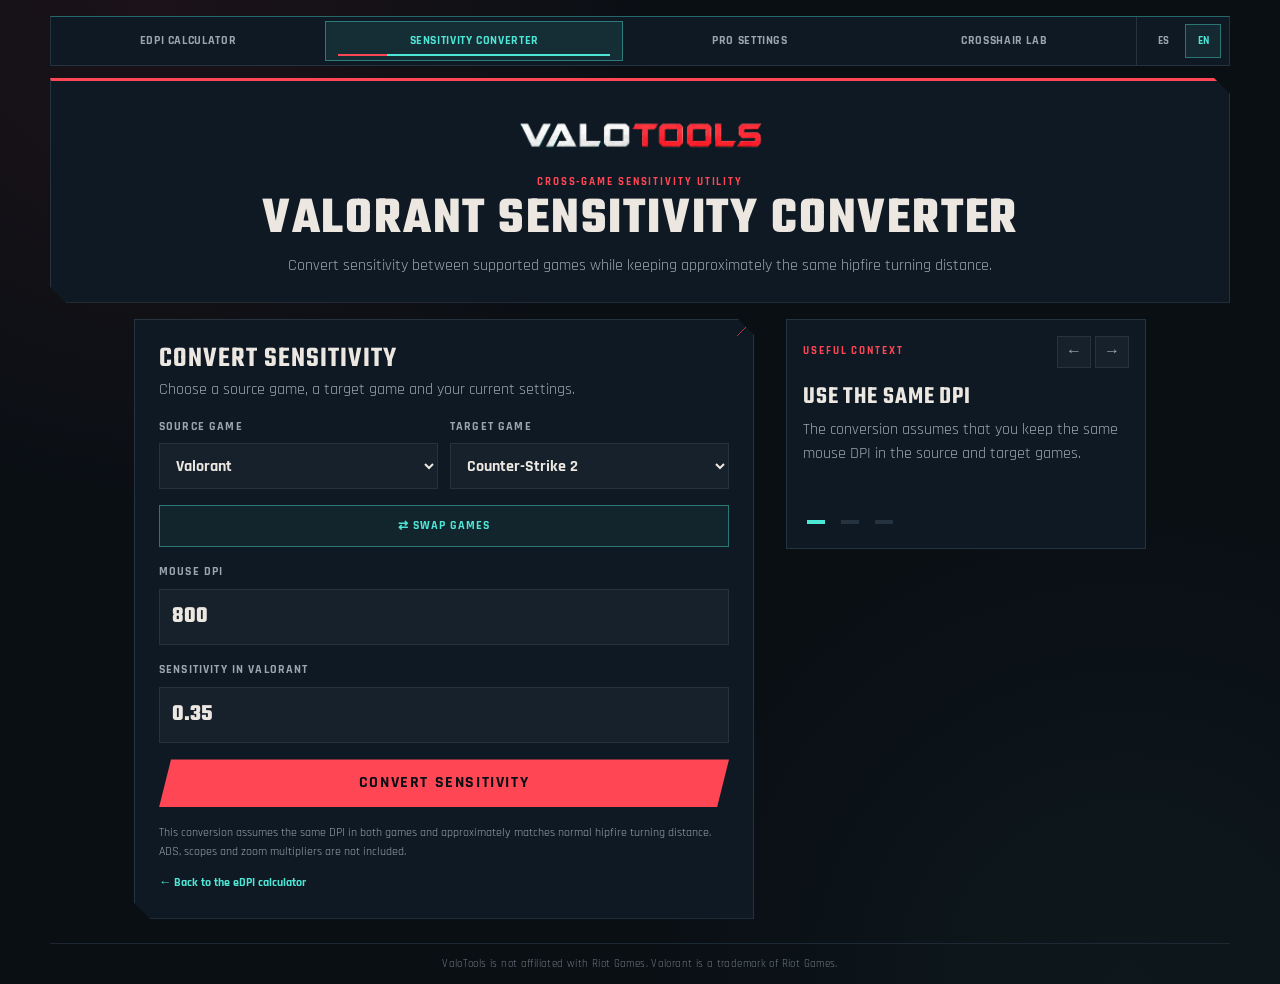
==== commit 87f9dec6: "Add Crosshair Lab and crosshair preset library" ====
--- a/converter.html
+++ b/converter.html
@@ -34,6 +34,7 @@
         <a href="index.html" class="tool-nav-link" id="navEdpi">eDPI Calculator</a>
         <a href="converter.html" class="tool-nav-link active" id="navConverter" aria-current="page">Sensitivity Converter</a>
         <a href="pro-settings.html" class="tool-nav-link" id="navProSettings">Pro Settings</a>
+        <a href="crosshairs.html" class="tool-nav-link" id="navCrosshairs">Crosshair Lab</a>
       </nav>
       <div class="language-switcher" aria-label="Language selector">
         <button type="button" class="lang-btn" data-lang="es" aria-label="Español">ES</button>
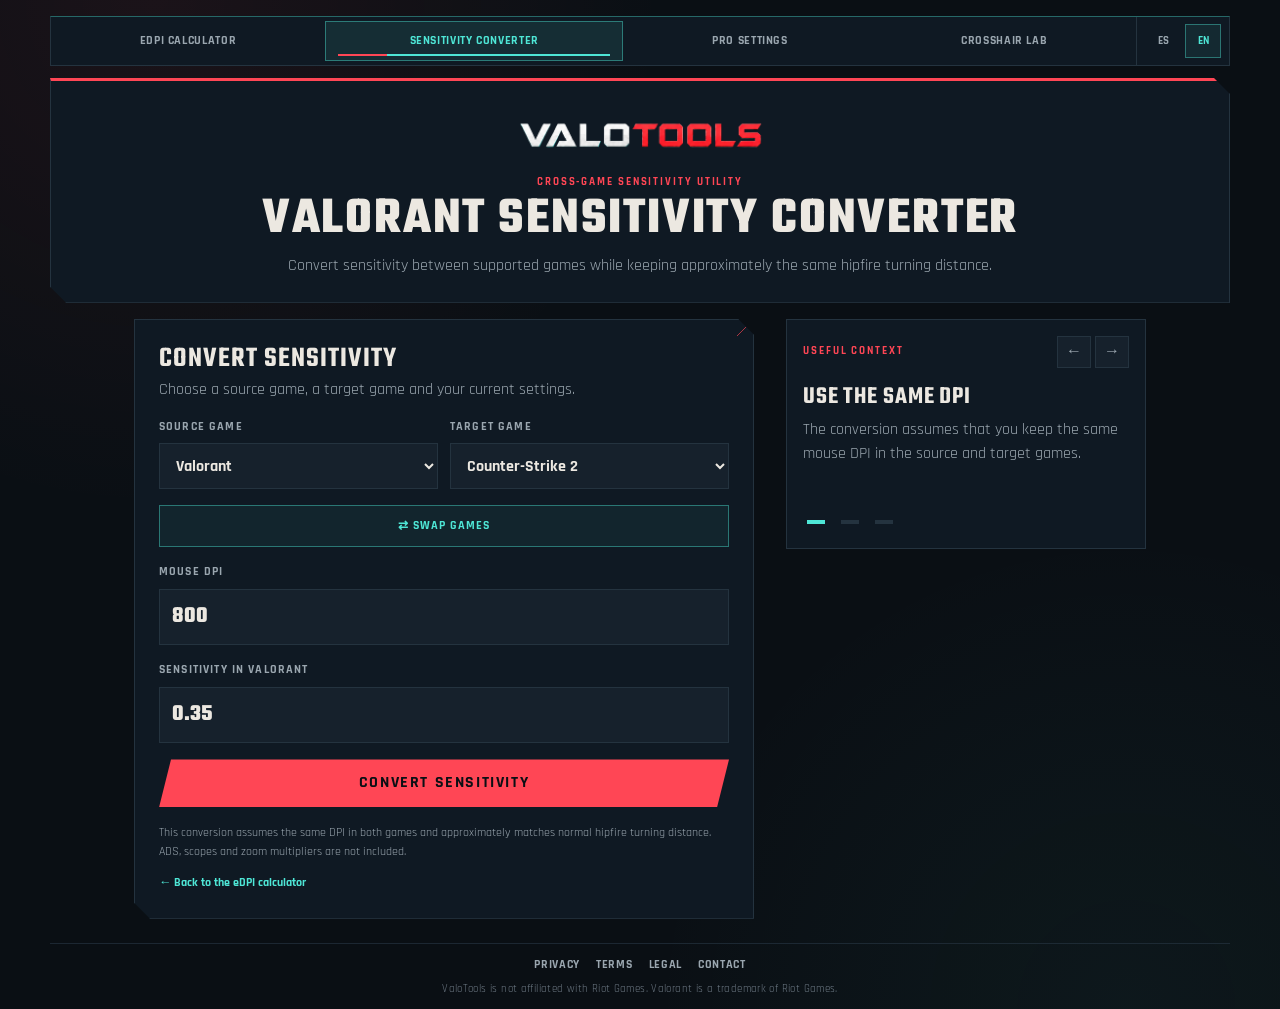
==== commit 3cdfa1f8: "Add bilingual legal and contact pages" ====
--- a/converter.html
+++ b/converter.html
@@ -149,6 +149,12 @@
   </main>
 
   <footer class="site-footer">
+    <nav class="footer-links" aria-label="Legal information">
+      <a href="privacy.html" id="footerPrivacy">Privacy</a>
+      <a href="terms.html" id="footerTerms">Terms</a>
+      <a href="legal.html" id="footerLegal">Legal</a>
+      <a href="contact.html" id="footerContact">Contact</a>
+    </nav>
     <p id="disclaimerText">ValoTools is not affiliated with Riot Games. Valorant is a trademark of Riot Games.</p>
   </footer>
 
--- a/css/style.css
+++ b/css/style.css
@@ -467,6 +467,28 @@
   text-align: center;
 }
 
+.footer-links {
+  display: flex;
+  flex-wrap: wrap;
+  justify-content: center;
+  gap: var(--space-2) var(--space-4);
+  margin-bottom: var(--space-2);
+}
+
+.footer-links a {
+  color: var(--text-dim);
+  font-size: 0.72rem;
+  font-weight: 700;
+  letter-spacing: 0.06em;
+  text-decoration: none;
+  text-transform: uppercase;
+  transition: color 160ms ease;
+}
+
+.footer-links a:hover {
+  color: var(--cyan);
+}
+
 .visually-hidden {
   position: absolute;
   width: 1px;
